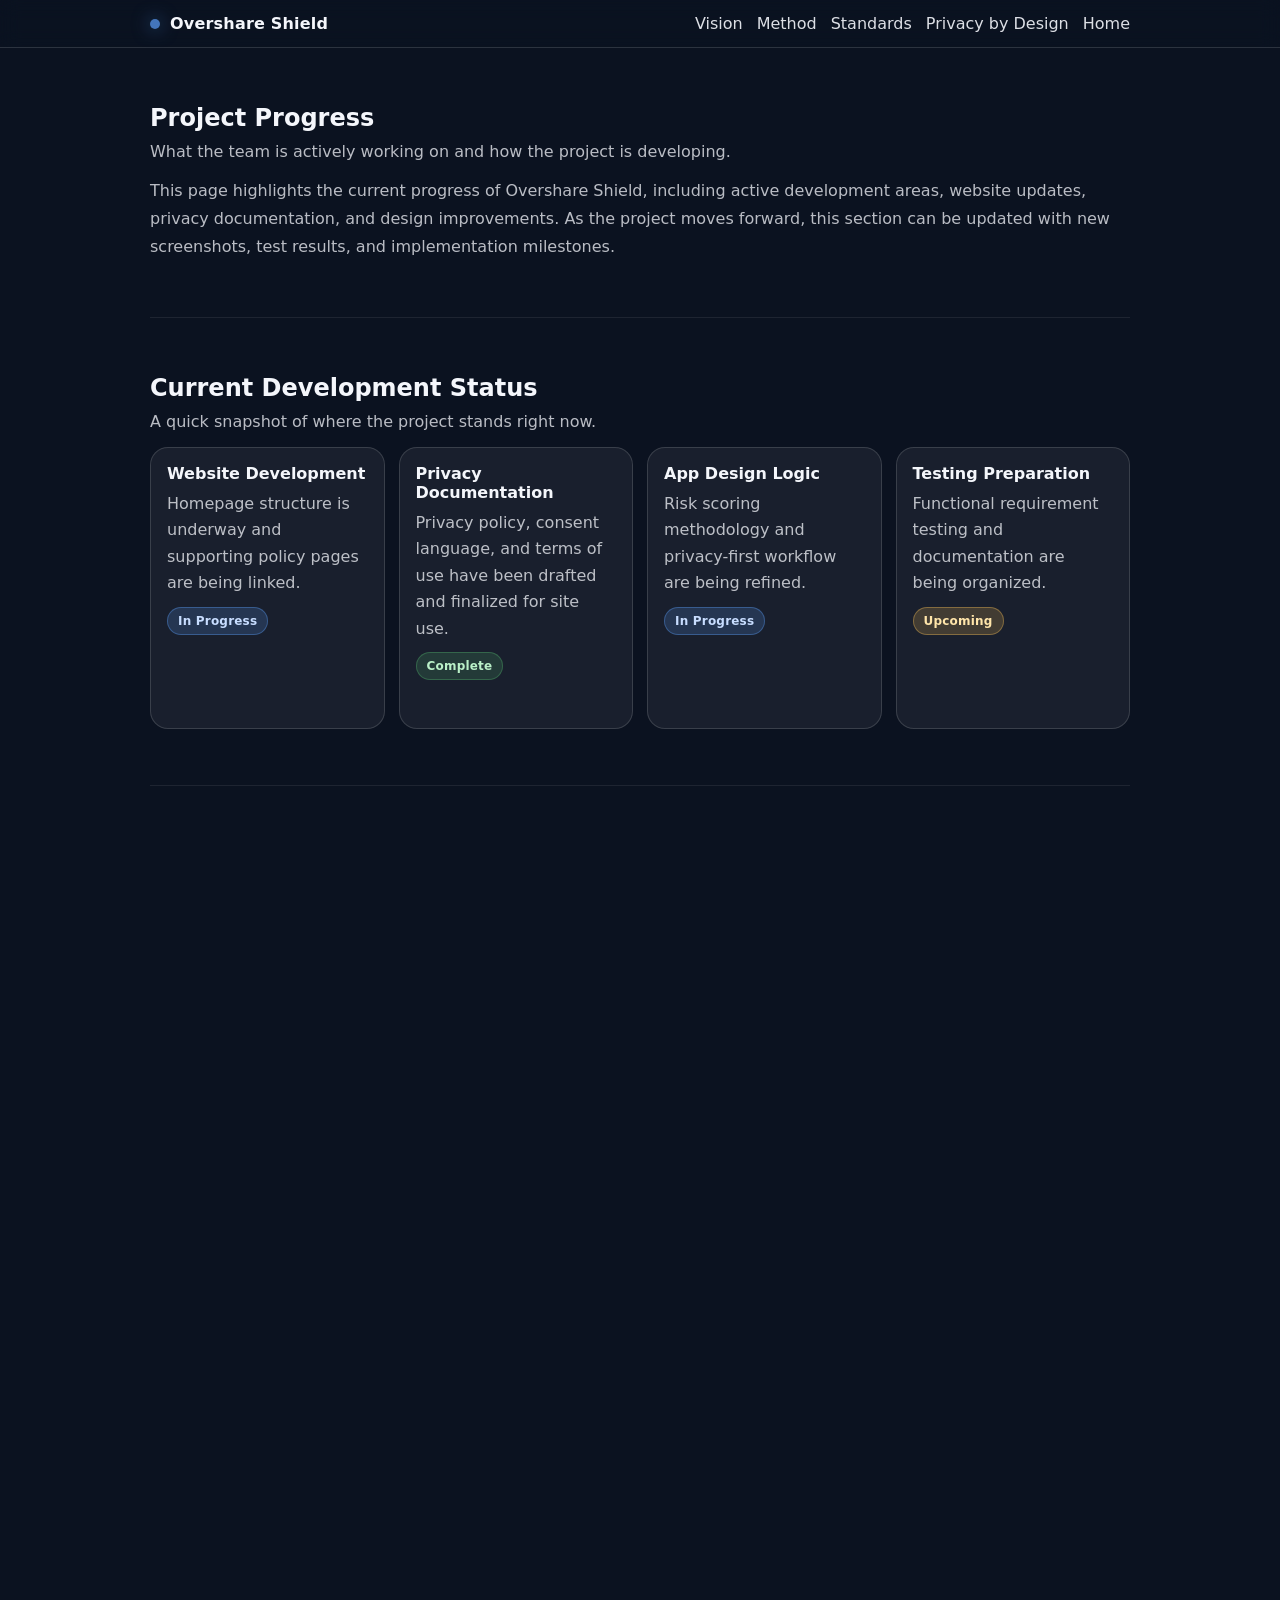
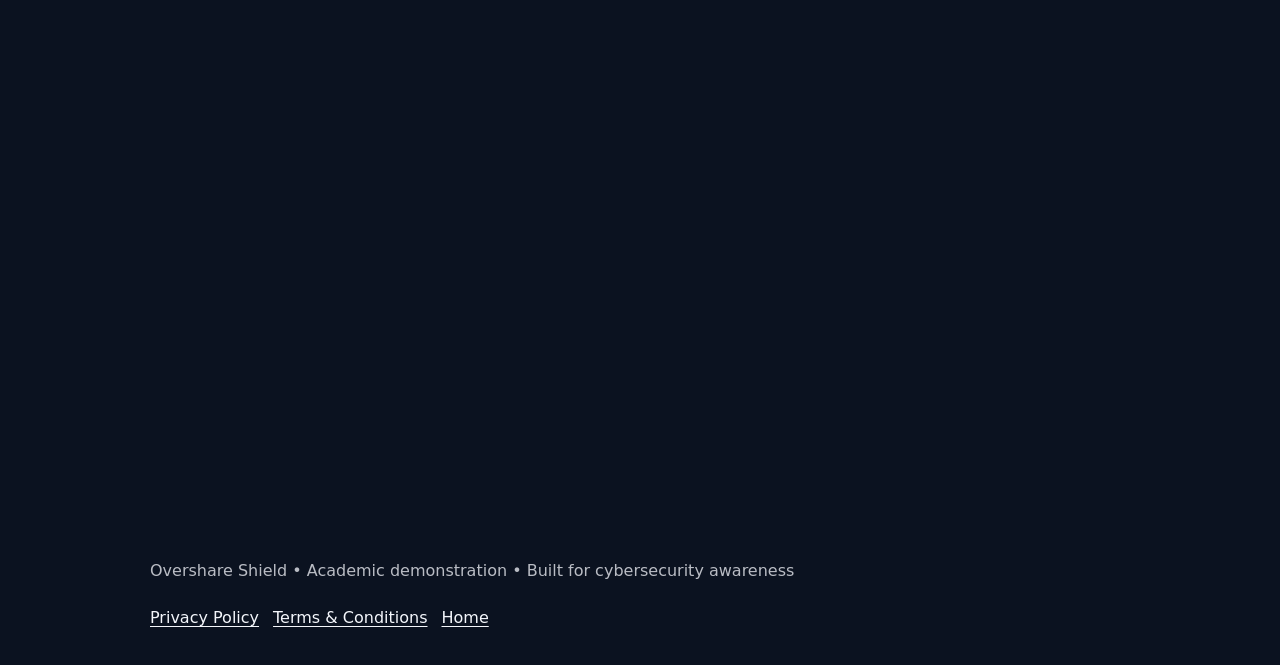
==== docs/process.html @ 6e33a2e6 "Prepare site for GitHub Pages and poster showcase" ====
<!doctype html>
<html lang="en">
<head>
  <meta charset="utf-8" />
  <meta name="viewport" content="width=device-width, initial-scale=1" />
  <title>Process | Overshare Shield</title>
  <meta name="description" content="Overshare Shield project progress and development process." />
  <link rel="stylesheet" href="styles.css" />
</head>

<body>
  <header class="header">
    <nav class="nav">
      <a class="brand" href="index.html#top">
        <span class="logo-dot" aria-hidden="true"></span>
        <span>Overshare Shield</span>
      </a>

      <button class="menu-btn" type="button" aria-label="Open menu" onclick="toggleMenu()">
        Menu
      </button>

      <div id="navLinks" class="nav-links">
        <a href="index.html#vision">Vision</a>
        <a href="index.html#method">Method</a>
        <a href="index.html#standards">Standards</a>
        <a href="index.html#privacy">Privacy by Design</a>
        <a href="index.html">Home</a>
      </div>
    </nav>
  </header>

  <main class="container">
    <!-- Intro -->
    <section class="section fade">
      <div class="section-head">
        <h2>Project Progress</h2>
        <p class="muted">What the team is actively working on and how the project is developing.</p>
      </div>

      <p>
        This page highlights the current progress of Overshare Shield, including active development areas,
        website updates, privacy documentation, and design improvements. As the project moves forward, this
        section can be updated with new screenshots, test results, and implementation milestones.
      </p>
    </section>

    <!-- Current status overview -->
 
    <section class="section fade">
      <div class="section-head">
        <h2>Current Development Status</h2>
        <p class="muted">A quick snapshot of where the project stands right now.</p>
      </div>
    
      <div class="grid progress-overview">
        <div class="card">
          <h3>Website Development</h3>
          <p>Homepage structure is underway and supporting policy pages are being linked.</p>
          <span class="status in-progress">In Progress</span>
        </div>
    
        <div class="card">
          <h3>Privacy Documentation</h3>
          <p>Privacy policy, consent language, and terms of use have been drafted and finalized for site use.</p>
          <span class="status complete">Complete</span>
        </div>
    
        <div class="card">
          <h3>App Design Logic</h3>
          <p>Risk scoring methodology and privacy-first workflow are being refined.</p>
          <span class="status in-progress">In Progress</span>
        </div>
    
        <div class="card">
          <h3>Testing Preparation</h3>
          <p>Functional requirement testing and documentation are being organized.</p>
          <span class="status upcoming">Upcoming</span>
        </div>
      </div>
    </section>
    <!-- Work in progress gallery -->
    <section class="section fade">
      <div class="section-head">
        <h2>Work In Progress</h2>
        <p class="muted">Use these cards to show what you are building right now.</p>
      </div>

      <div class="progress-grid">

        <!-- Card 1 -->
        <article class="progress-card">
          <div class="progress-image-wrap">
            <img src="assets/images/Homepageprocess.png" alt="Homepage progress screenshot" class="progress-image">
          </div>
          <div class="progress-content">
            <div class="progress-top">
              <h3>Homepage Development</h3>
              <span class="status in-progress">In Progress</span>
            </div>
            <p>
              The homepage is being refined to better present the project vision, methodology,
              industry standards, and privacy-first design principles.
            </p>
          </div>
        </article>

        <!-- Card 2 -->
        <article class="progress-card">
          <div class="progress-image-wrap">
            <img src="assets/images/Secure Login.png" alt="Privacy policy page screenshot" class="progress-image">
          </div>
          <div class="progress-content">
            <div class="progress-top">
              <h3>Login Credentials Integration</h3>
              <span class="status complete">Complete</span>
            </div>
            <p>
              Login credentials were added to our application. This meets project industry standards such as the NIST Privacy Framework.
            </p>
          </div>
        </article>

        <!-- Card 3 -->
        <article class="progress-card">
          <div class="progress-image-wrap">
            <img src="assets/images/Terms of Use.png" alt="Terms page screenshot" class="progress-image">
          </div>
          <div class="progress-content">
            <div class="progress-top">
              <h3>Terms of Use Setup</h3>
              <span class="status complete">Complete</span>
            </div>
            <p>
              The website and OSS now include a Terms of Use page to support transparency, legal clarity,
              and realistic product design.
            </p>
          </div>
        </article>

        <!-- Card 4 -->
        <article class="progress-card">
          <div class="progress-image-wrap">
            <img src="assets/images/UIFixes.png" alt="UI mockup screenshot" class="progress-image">
          </div>
          <div class="progress-content">
            <div class="progress-top">
              <h3>UI and Layout Improvements</h3>
              <span class="status in-progress">In Progress</span>
            </div>
            <p>
              Visual layout, spacing, and navigation are being improved so the project feels
              more polished and visual-aid friendly.
            </p>
          </div>
        </article>

        <!-- Card 5 -->
        <article class="progress-card">
          <div class="progress-image-wrap">
            <img src="assets/images/UserConsentRequirement.png" alt="Testing documentation screenshot" class="progress-image">
          </div>
          <div class="progress-content">
            <div class="progress-top">
              <h3>User Consent requirement</h3>
              <span class="status upcoming">Complete</span>
            </div>
            <p>
              User consent, an essential functional requirement, is added.
            </p>
          </div>
        </article>

        <!-- Card 6 -->
        <article class="progress-card">
          <div class="progress-image-wrap">
            <img src="assets/images/ProcessPage.png" alt="Process page screenshot" class="progress-image">
          </div>
          <div class="progress-content">
            <div class="progress-top">
              <h3>Process Page Expansion</h3>
              <span class="status in-progress">In Progress</span>
            </div>
            <p>
              This page itself is being developed to provide a clear visual record of project progress,
              current focus areas, and next development steps.
            </p>
          </div>
        </article>

      </div>
    </section>

    <!-- Next up -->
    <section class="section fade">
      <div class="section-head">
        <h2>What Comes Next</h2>
        <p class="muted">Planned next steps for project development.</p>
      </div>

      <ol class="steps">
        <li>Continue refining the website and adding updated screenshots</li>
        <li>Refine final design project presentation review</li>
        <li>Start and finish Capstone Showcase Poster</li>
        <li>Prepare the project for presentation and demonstration with continuous meetings</li>
      </ol>
    </section>

    <footer class="footer">
      <div class="footer-row">
        <p class="muted">
          Overshare Shield • Academic demonstration • Built for cybersecurity awareness
        </p>
    
        <div class="footer-links">
          <a class="link" href="assets/pdfs/Overshare Shied Privacy Policy (1).pdf" target="_blank" rel="noopener">Privacy Policy</a>
          <a class="link" href="assets/pdfs/Overshare Shield Terms of Use (1).pdf" target="_blank" rel="noopener">Terms & Conditions</a>
          <a class="link" href="index.html">Home</a>
        </div>
      </div>
    </footer>
  </main>

  <script src="site.js"></script>
</body>
</html>
---- docs/styles.css ----
:root{
  --bg:#0b1220;
  --panel:rgba(255,255,255,0.06);
  --card:rgba(255,255,255,0.08);
  --text:#f4f6fb;
  --muted:rgba(244,246,251,0.75);
  --border:rgba(255,255,255,0.14);
  --accent:rgba(93,161,255,0.70);
}

*{box-sizing:border-box}
html{scroll-behavior:smooth}
html,body{
  margin:0;
  padding:0;
  font-family:system-ui,-apple-system,Segoe UI,Roboto,Arial,sans-serif;
  color:var(--text);
  background:var(--bg);
}
a{color:inherit;text-decoration:none}
.container{width:min(980px,92%);margin:0 auto}
.muted{color:var(--muted)}
.link{color:var(--text); text-decoration: underline; text-underline-offset: 3px}

.header{
  position:sticky;
  top:0;
  z-index:1000;
  backdrop-filter: blur(10px);
  background: rgba(11,18,32,0.72);
  border-bottom:1px solid var(--border);
}

.nav{
  width:min(980px,92%);
  margin:0 auto;
  display:flex;
  justify-content:space-between;
  align-items:center;
  padding:14px 0;
  gap:12px;
}

.brand{
  display:flex;
  align-items:center;
  gap:10px;
  font-weight:800;
  letter-spacing:.2px;
}

.logo-dot{
  width:10px;
  height:10px;
  border-radius:50%;
  background: var(--accent);
  box-shadow: 0 0 18px rgba(93,161,255,0.55);
}

.nav-links{
  display:flex;
  align-items:center;
  gap:14px;
}

.nav-links a{
  opacity:.9;
}

.nav-links a:hover{
  opacity:1;
  text-decoration:underline;
}

.menu-btn{
  display:none;
  padding:8px 10px;
  border-radius:10px;
  border:1px solid var(--border);
  background:rgba(255,255,255,0.08);
  color:var(--text);
  cursor:pointer;
}

.hero{
  padding:38px 0 64px;
  background:
    radial-gradient(1000px 420px at 10% 10%, rgba(93, 161, 255, 0.25), transparent 55%),
    radial-gradient(800px 350px at 90% 20%, rgba(165, 93, 255, 0.20), transparent 55%),
    linear-gradient(to bottom, rgba(255,255,255,0.06), transparent);
  border-bottom:1px solid var(--border);
}

.hero-grid{
  display:grid;
  grid-template-columns: 1.15fr 0.85fr;
  gap:22px;
  align-items:start;
}

.hero-single{
  max-width: 860px;
  padding-top: 8px;
}

.hero-single .subtext.large{
  max-width: 760px;
  font-size: 17px;
  line-height: 1.8;
}

.tag{
  display:inline-block;
  padding:6px 10px;
  border-radius:999px;
  border:1px solid var(--border);
  background:rgba(255,255,255,0.06);
  color:var(--muted);
  margin:0 0 12px;
  font-size:13px;
}

h1{margin:0 0 12px;font-size:clamp(30px,4vw,46px); letter-spacing:-0.3px}
h2{margin:0 0 10px;font-size:24px}
h3{margin:0 0 8px;font-size:16px}

.subtext{
  margin:0;
  color:var(--muted);
  max-width:75ch;
  line-height:1.65;
}

.cta-row{
  margin-top:18px;
  display:flex;
  gap:10px;
  flex-wrap:wrap;
}

.btn{
  display:inline-block;
  padding:10px 14px;
  border-radius:12px;
  border:1px solid var(--border);
  background:rgba(255,255,255,0.10);
  cursor:pointer;
}

.btn:hover{background:rgba(255,255,255,0.14)}
.btn.ghost{background:transparent}
.btn.small{
  padding:8px 12px;
  border-radius:10px;
  text-decoration:none !important;
}
.btn.full{width:100%}

.mini-points{
  margin-top:18px;
  display:grid;
  grid-template-columns: repeat(3, minmax(0,1fr));
  gap:12px;
}

.mini-card{
  padding:14px;
  border-radius:16px;
  border:1px solid var(--border);
  background:rgba(255,255,255,0.06);
}

.mini-title{font-weight:700;margin-bottom:4px}
.mini-text{color:var(--muted);font-size:13px}

.panel{
  border:1px solid var(--border);
  background:rgba(255,255,255,0.07);
  border-radius:20px;
  padding:18px;
}

.panel-title{margin:0 0 6px}
.panel-sub{margin:0 0 12px;color:var(--muted);font-size:14px;line-height:1.6}

.label{display:block;margin:10px 0 6px;color:var(--muted);font-size:13px}

.textarea{
  width:100%;
  border-radius:14px;
  border:1px solid var(--border);
  background:rgba(0,0,0,0.25);
  color:var(--text);
  padding:12px;
  resize:vertical;
  outline:none;
}

.result{
  margin-top:12px;
  padding:12px;
  border-radius:14px;
  border:1px solid var(--border);
  background:rgba(0,0,0,0.22);
}

.result-title{font-weight:800;margin-bottom:6px}
.result-text{color:var(--muted)}
.footnote{margin-top:10px;color:rgba(244,246,251,0.65);font-size:12px;line-height:1.5}

.section{
  padding:56px 0;
  border-bottom:1px solid rgba(255,255,255,0.08);
}

.section-head{margin-bottom:16px}

.section-head p{
  margin:0;
  color:var(--muted);
}

.section > p{
  margin:0;
  color:var(--muted);
  line-height:1.75;
  font-size:16px;
}

.steps{
  margin:0 0 0 18px;
  color:var(--muted);
  line-height:1.7;
}

.steps li{margin:10px 0}

.table-wrap{
  overflow:auto;
  border-radius:16px;
  margin-top:14px;
}

.table{
  width:100%;
  min-width:760px;
  border-collapse:collapse;
  border:1px solid var(--border);
  background:rgba(255,255,255,0.04);
}

.table th,.table td{
  padding:14px;
  border-bottom:1px solid var(--border);
  vertical-align:top;
}

.table th{
  text-align:left;
  background:rgba(255,255,255,0.06);
}

.table tr:last-child td{border-bottom:none}

.grid{
  display:grid;
  grid-template-columns: repeat(auto-fit, minmax(220px, 1fr));
  gap:14px;
  margin-top:14px;
}

.card{
  border:1px solid var(--border);
  border-radius:18px;
  padding:16px;
  background:rgba(255,255,255,0.06);
}

.card p{
  margin:0;
  color:var(--muted);
  line-height:1.65;
}

.details{
  margin-top:14px;
  border:1px solid var(--border);
  border-radius:16px;
  background:rgba(255,255,255,0.05);
  padding:12px 14px;
}

.details summary{
  cursor:pointer;
  font-weight:700;
}

.details-body{
  padding-top:10px;
  color:var(--muted);
  line-height:1.65;
}

.details-body ul{
  margin: 10px 0 10px 20px;
  color: var(--muted);
  line-height: 1.7;
}

.details-body li{
  margin: 6px 0;
}

.contact-box{
  margin-top:10px;
  border:1px solid var(--border);
  border-radius:18px;
  padding:16px;
  background:rgba(255,255,255,0.06);
  color:var(--muted);
  line-height:1.75;
  font-size:16px;
}

.footer{
  padding:26px 0 38px;
}

.footer-row{
  display:flex;
  justify-content:space-between;
  align-items:center;
  gap:12px;
  flex-wrap:wrap;
}

.footer-links{
  display:flex;
  gap:14px;
  align-items:center;
}

/* Fade-in on scroll */
.fade{
  opacity:0;
  transform: translateY(18px);
  transition: opacity 650ms ease, transform 650ms ease;
  will-change: opacity, transform;
}

.fade.show{
  opacity:1;
  transform: translateY(0);
}

/* Process / progress page */
.progress-overview .card{
  position: relative;
  padding-bottom: 48px;
}

.status{
  display: inline-block;
  margin-top: 10px;
  padding: 6px 10px;
  border-radius: 999px;
  font-size: 12px;
  font-weight: 700;
  letter-spacing: 0.2px;
}

.status.complete{
  background: rgba(85, 181, 110, 0.18);
  border: 1px solid rgba(85, 181, 110, 0.35);
  color: #baf0c8;
}

.status.in-progress{
  background: rgba(93,161,255,0.18);
  border: 1px solid rgba(93,161,255,0.35);
  color: #c8ddff;
}

.status.upcoming{
  background: rgba(255, 196, 87, 0.18);
  border: 1px solid rgba(255, 196, 87, 0.35);
  color: #ffe5aa;
}

.progress-grid{
  display: grid;
  grid-template-columns: repeat(auto-fit, minmax(300px, 1fr));
  gap: 20px;
  margin-top: 16px;
}

.progress-card{
  display: flex;
  flex-direction: column;
  border: 1px solid var(--border);
  border-radius: 20px;
  background: rgba(255,255,255,0.06);
  overflow: hidden;
  height: 100%;
}

.progress-image-wrap{
  width: 100%;
  height: 180px;
  overflow: hidden;
  background: rgba(0,0,0,0.18);
  border-bottom: 1px solid var(--border);
}

.progress-image{
  width: 100%;
  height: 100%;
  object-fit: cover;
  display: block;
}

.progress-content{
  padding: 16px;
}

.progress-top{
  display: flex;
  justify-content: space-between;
  align-items: flex-start;
  gap: 10px;
  margin-bottom: 8px;
}

.progress-top h3{
  margin: 0;
}

.progress-content p{
  margin: 0;
  color: var(--muted);
  line-height: 1.7;
}

@media (max-width: 900px){
  .hero-grid{grid-template-columns:1fr}
  .mini-points{grid-template-columns:1fr}
}

@media (max-width: 760px){
  .menu-btn{display:inline-block}
  .nav-links{
    display:none;
    width:100%;
    padding:12px 0;
    flex-direction:column;
    align-items:flex-start;
  }
  .nav-links a{margin:6px 0}
}
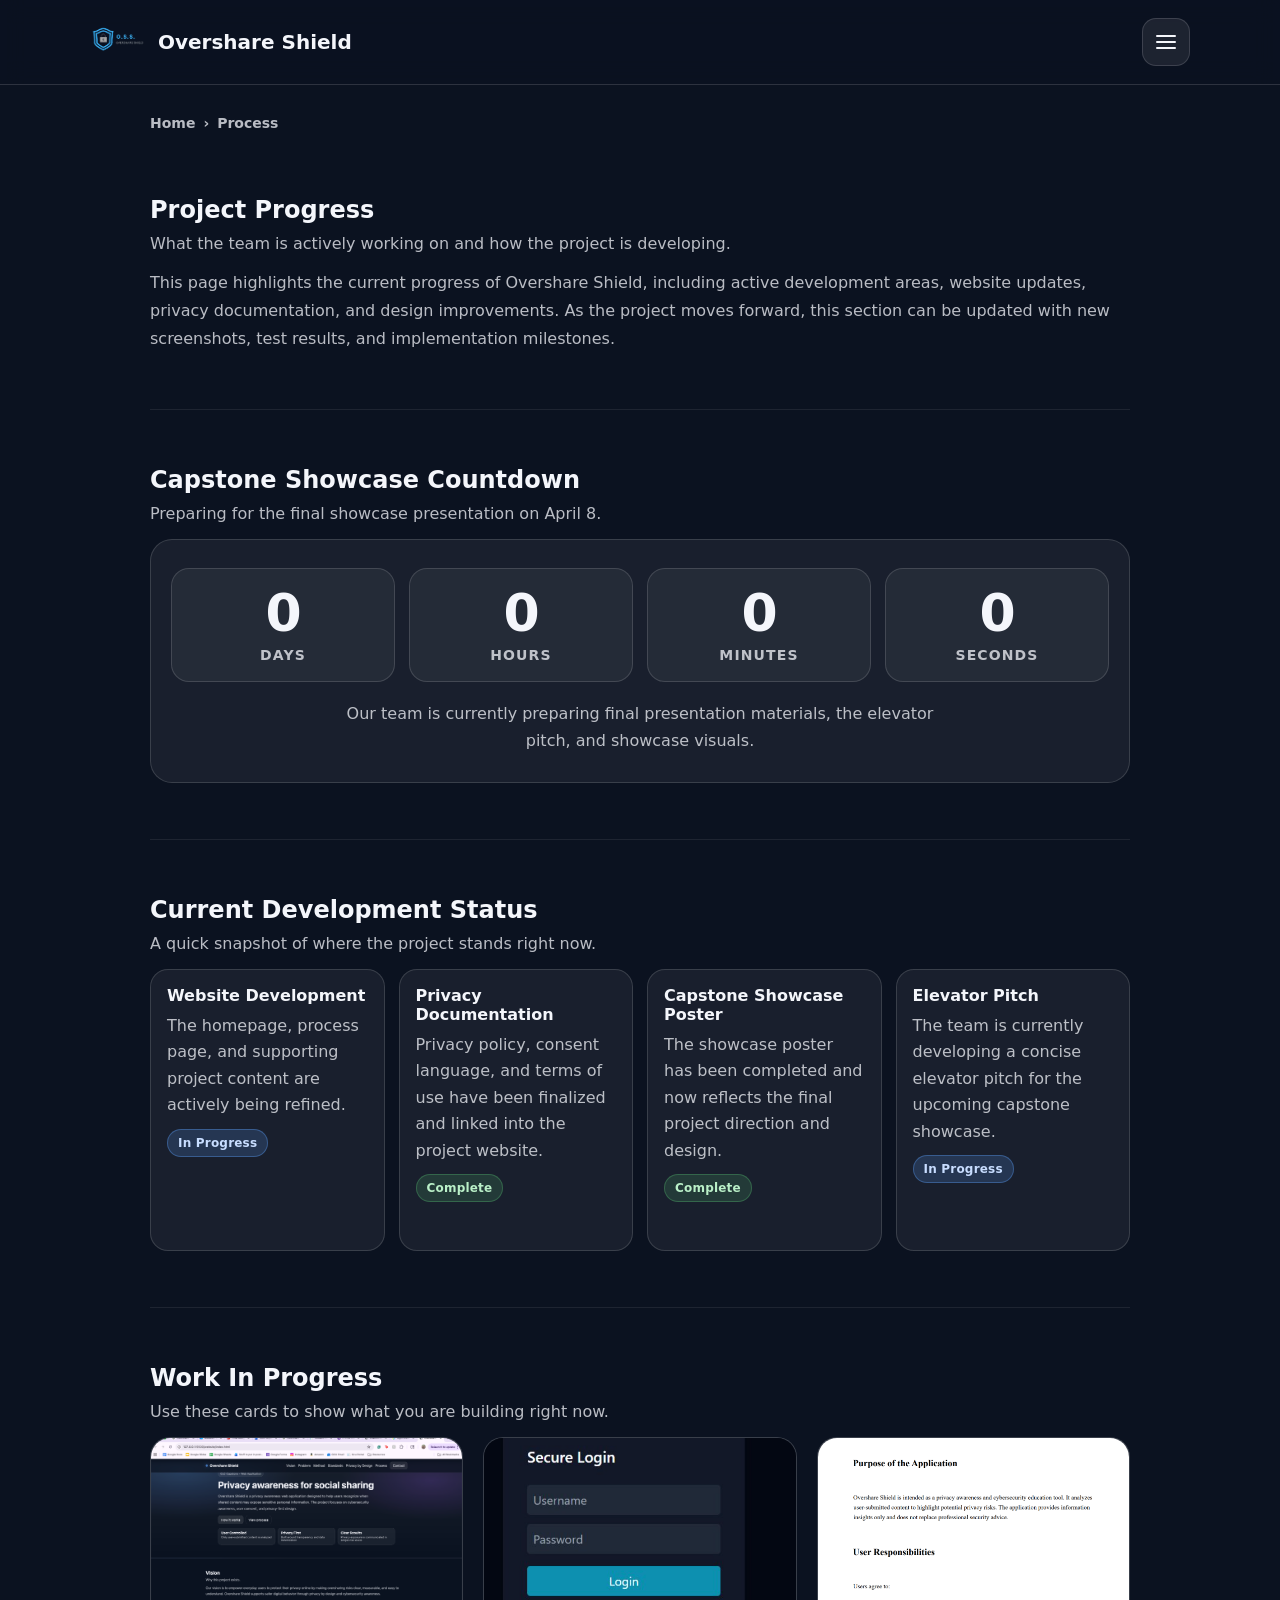
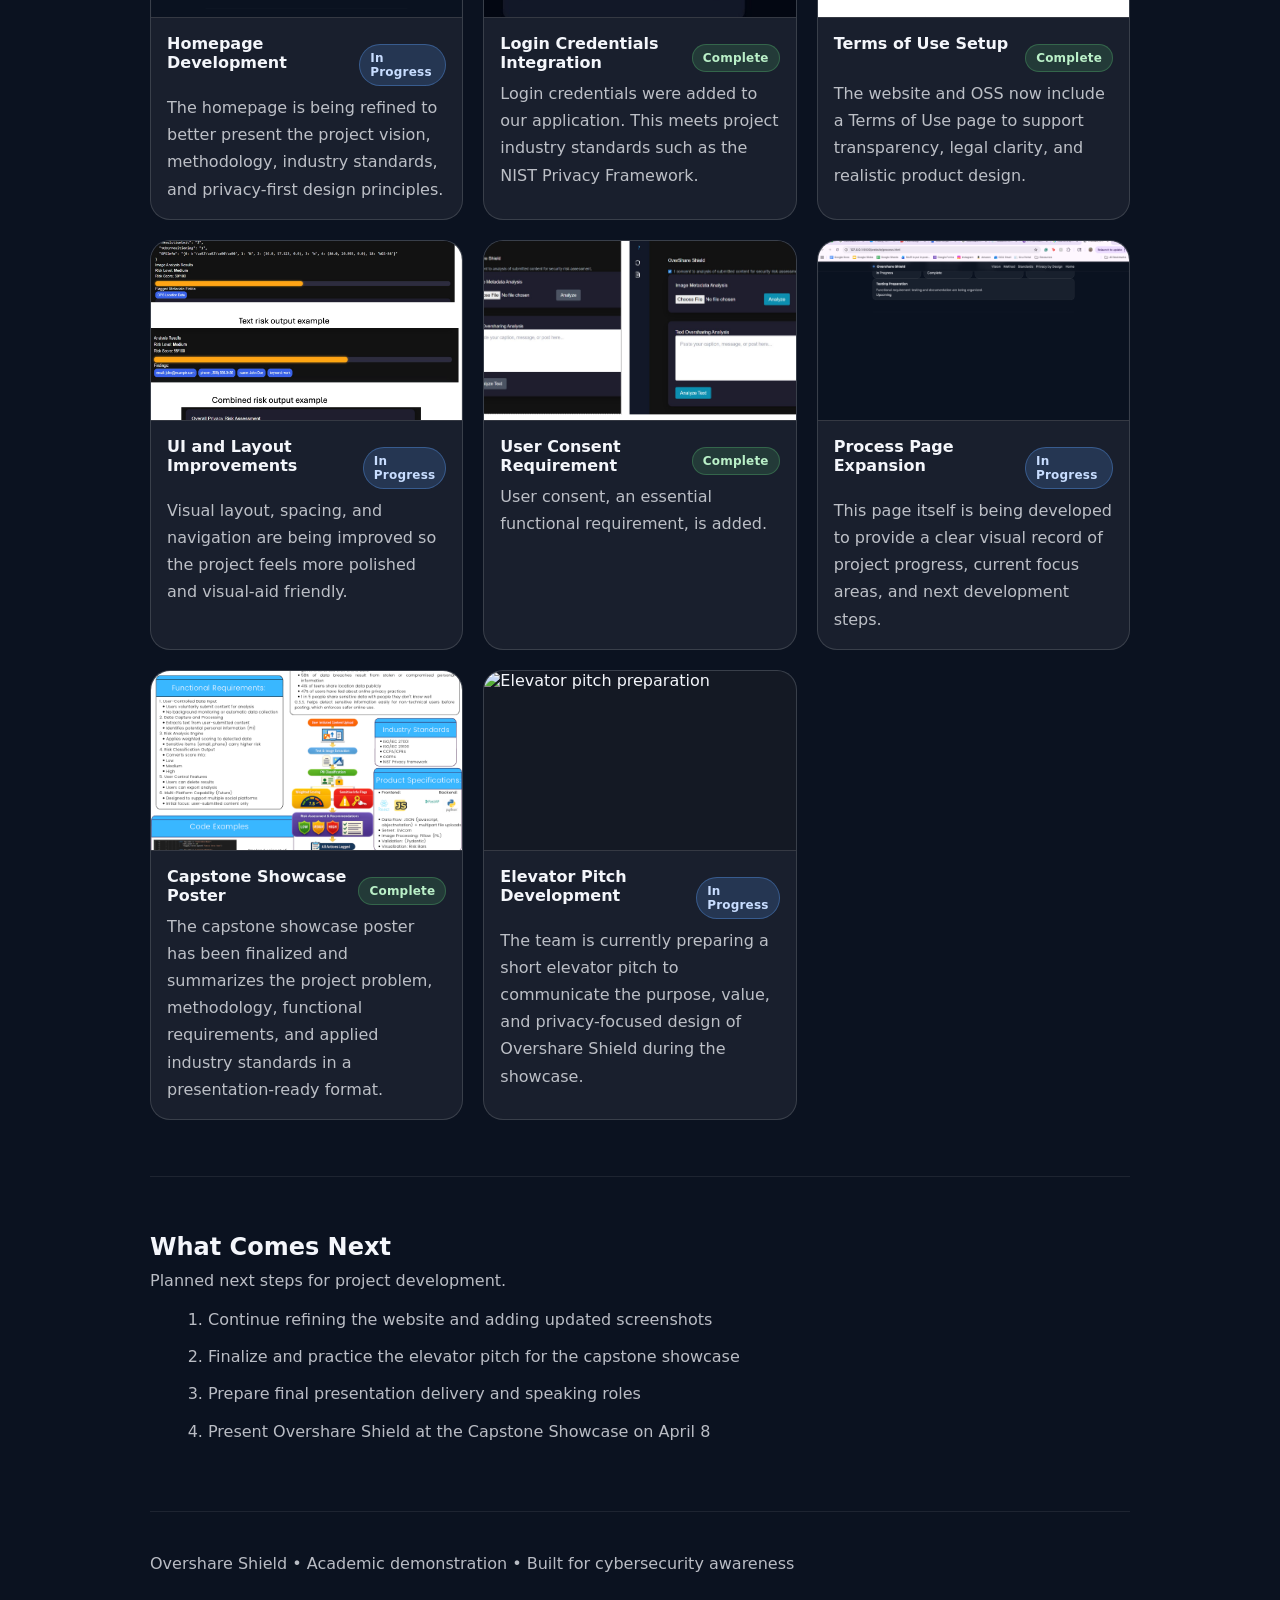
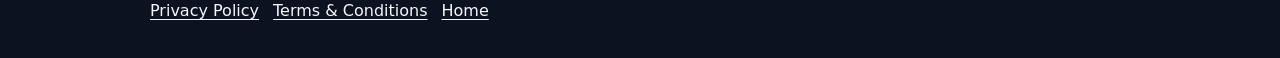
==== commit 3ab0e63a: "Update process page, add breadcrumb, added live countdown, fixed nav bar, and fixed logo" ====
--- a/docs/process.html
+++ b/docs/process.html
@@ -12,25 +12,47 @@
   <header class="header">
     <nav class="nav">
       <a class="brand" href="index.html#top">
-        <span class="logo-dot" aria-hidden="true"></span>
+        <img src="assets/images/OSS-Logo.png" alt="Overshare Shield logo" class="nav-logo">
         <span>Overshare Shield</span>
       </a>
-
+  
       <button class="menu-btn" type="button" aria-label="Open menu" onclick="toggleMenu()">
-        Menu
+        <span></span>
       </button>
-
-      <div id="navLinks" class="nav-links">
-        <a href="index.html#vision">Vision</a>
-        <a href="index.html#method">Method</a>
-        <a href="index.html#standards">Standards</a>
-        <a href="index.html#privacy">Privacy by Design</a>
-        <a href="index.html">Home</a>
+  
+      <div id="navLinks" class="nav-links-dropdown">
+        <div class="nav-dropdown">
+          <button class="dropdown-toggle" type="button" onclick="toggleHomeDropdown()">
+            Home <span class="caret">▾</span>
+          </button>
+  
+          <div id="homeDropdown" class="dropdown-menu">
+            <a href="index.html#top">Overview</a>
+            <a href="index.html#vision">Vision</a>
+            <a href="index.html#problem">Problem</a>
+            <a href="index.html#method">Methodology</a>
+            <a href="index.html#standards">Industry Standards</a>
+            <a href="index.html#privacy">Privacy by Design</a>
+          </div>
+        </div>
+  
+        <a href="process.html">Process</a>
+  
+        <a class="btn small" href="mailto:clittell@my.gcu.edu,taylor.durocher@gmail.com,bbarajas117@icloud.com?subject=Overshare%20Shield%20Project%20Inquiry&body=Hi%20Team%2C%0A%0AI%20visited%20the%20Overshare%20Shield%20project%20site%20and%20had%20a%20question.%0A%0AName%3A%0AQuestion%3A%0A%0AThanks%2C">
+          Contact the Team
+        </a>
       </div>
     </nav>
   </header>
 
   <main class="container">
+    <div class="page-back fade">
+      <div class="breadcrumb">
+        <a href="index.html">Home</a>
+        <span>›</span>
+        <span>Process</span>
+      </div>
+    </div>
     <!-- Intro -->
     <section class="section fade">
       <div class="section-head">
@@ -45,40 +67,75 @@
       </p>
     </section>
 
+    <section class="section fade">
+      <div class="section-head">
+        <h2>Capstone Showcase Countdown</h2>
+        <p class="muted">Preparing for the final showcase presentation on April 8.</p>
+      </div>
+    
+      <div class="countdown-box">
+        <div class="countdown-grid">
+          <div class="countdown-unit">
+            <div class="countdown-number" id="countdownDays">0</div>
+            <div class="countdown-unit-label">Days</div>
+          </div>
+    
+          <div class="countdown-unit">
+            <div class="countdown-number" id="countdownHours">0</div>
+            <div class="countdown-unit-label">Hours</div>
+          </div>
+    
+          <div class="countdown-unit">
+            <div class="countdown-number" id="countdownMinutes">0</div>
+            <div class="countdown-unit-label">Minutes</div>
+          </div>
+    
+          <div class="countdown-unit">
+            <div class="countdown-number" id="countdownSeconds">0</div>
+            <div class="countdown-unit-label">Seconds</div>
+          </div>
+        </div>
+    
+        <p class="muted countdown-note">
+          Our team is currently preparing final presentation materials, the elevator pitch, and showcase visuals.
+        </p>
+      </div>
+    </section>
+
     <!-- Current status overview -->
- 
     <section class="section fade">
       <div class="section-head">
         <h2>Current Development Status</h2>
         <p class="muted">A quick snapshot of where the project stands right now.</p>
       </div>
-    
+
       <div class="grid progress-overview">
         <div class="card">
           <h3>Website Development</h3>
-          <p>Homepage structure is underway and supporting policy pages are being linked.</p>
+          <p>The homepage, process page, and supporting project content are actively being refined.</p>
           <span class="status in-progress">In Progress</span>
         </div>
-    
+
         <div class="card">
           <h3>Privacy Documentation</h3>
-          <p>Privacy policy, consent language, and terms of use have been drafted and finalized for site use.</p>
+          <p>Privacy policy, consent language, and terms of use have been finalized and linked into the project website.</p>
           <span class="status complete">Complete</span>
         </div>
-    
+
         <div class="card">
-          <h3>App Design Logic</h3>
-          <p>Risk scoring methodology and privacy-first workflow are being refined.</p>
+          <h3>Capstone Showcase Poster</h3>
+          <p>The showcase poster has been completed and now reflects the final project direction and design.</p>
+          <span class="status complete">Complete</span>
+        </div>
+
+        <div class="card">
+          <h3>Elevator Pitch</h3>
+          <p>The team is currently developing a concise elevator pitch for the upcoming capstone showcase.</p>
           <span class="status in-progress">In Progress</span>
         </div>
-    
-        <div class="card">
-          <h3>Testing Preparation</h3>
-          <p>Functional requirement testing and documentation are being organized.</p>
-          <span class="status upcoming">Upcoming</span>
-        </div>
-      </div>
-    </section>
+      </div>
+    </section>
+
     <!-- Work in progress gallery -->
     <section class="section fade">
       <div class="section-head">
@@ -87,8 +144,6 @@
       </div>
 
       <div class="progress-grid">
-
-        <!-- Card 1 -->
         <article class="progress-card">
           <div class="progress-image-wrap">
             <img src="assets/images/Homepageprocess.png" alt="Homepage progress screenshot" class="progress-image">
@@ -105,10 +160,9 @@
           </div>
         </article>
 
-        <!-- Card 2 -->
-        <article class="progress-card">
-          <div class="progress-image-wrap">
-            <img src="assets/images/Secure Login.png" alt="Privacy policy page screenshot" class="progress-image">
+        <article class="progress-card">
+          <div class="progress-image-wrap">
+            <img src="assets/images/Secure Login.png" alt="Login credentials screenshot" class="progress-image">
           </div>
           <div class="progress-content">
             <div class="progress-top">
@@ -121,7 +175,6 @@
           </div>
         </article>
 
-        <!-- Card 3 -->
         <article class="progress-card">
           <div class="progress-image-wrap">
             <img src="assets/images/Terms of Use.png" alt="Terms page screenshot" class="progress-image">
@@ -138,7 +191,6 @@
           </div>
         </article>
 
-        <!-- Card 4 -->
         <article class="progress-card">
           <div class="progress-image-wrap">
             <img src="assets/images/UIFixes.png" alt="UI mockup screenshot" class="progress-image">
@@ -155,15 +207,14 @@
           </div>
         </article>
 
-        <!-- Card 5 -->
-        <article class="progress-card">
-          <div class="progress-image-wrap">
-            <img src="assets/images/UserConsentRequirement.png" alt="Testing documentation screenshot" class="progress-image">
-          </div>
-          <div class="progress-content">
-            <div class="progress-top">
-              <h3>User Consent requirement</h3>
-              <span class="status upcoming">Complete</span>
+        <article class="progress-card">
+          <div class="progress-image-wrap">
+            <img src="assets/images/UserConsentRequirement.png" alt="User consent screenshot" class="progress-image">
+          </div>
+          <div class="progress-content">
+            <div class="progress-top">
+              <h3>User Consent Requirement</h3>
+              <span class="status complete">Complete</span>
             </div>
             <p>
               User consent, an essential functional requirement, is added.
@@ -171,7 +222,6 @@
           </div>
         </article>
 
-        <!-- Card 6 -->
         <article class="progress-card">
           <div class="progress-image-wrap">
             <img src="assets/images/ProcessPage.png" alt="Process page screenshot" class="progress-image">
@@ -188,6 +238,37 @@
           </div>
         </article>
 
+        <article class="progress-card">
+          <div class="progress-image-wrap">
+            <img src="assets/images/Capstone-Showcase-Poster.png" alt="Capstone showcase poster" class="progress-image">
+          </div>
+          <div class="progress-content">
+            <div class="progress-top">
+              <h3>Capstone Showcase Poster</h3>
+              <span class="status complete">Complete</span>
+            </div>
+            <p>
+              The capstone showcase poster has been finalized and summarizes the project problem, methodology,
+              functional requirements, and applied industry standards in a presentation-ready format.
+            </p>
+          </div>
+        </article>
+
+        <article class="progress-card">
+          <div class="progress-image-wrap">
+            <img src="assets/images/elevator-pitch.png" alt="Elevator pitch preparation" class="progress-image">
+          </div>
+          <div class="progress-content">
+            <div class="progress-top">
+              <h3>Elevator Pitch Development</h3>
+              <span class="status in-progress">In Progress</span>
+            </div>
+            <p>
+              The team is currently preparing a short elevator pitch to communicate the purpose, value,
+              and privacy-focused design of Overshare Shield during the showcase.
+            </p>
+          </div>
+        </article>
       </div>
     </section>
 
@@ -200,9 +281,9 @@
 
       <ol class="steps">
         <li>Continue refining the website and adding updated screenshots</li>
-        <li>Refine final design project presentation review</li>
-        <li>Start and finish Capstone Showcase Poster</li>
-        <li>Prepare the project for presentation and demonstration with continuous meetings</li>
+        <li>Finalize and practice the elevator pitch for the capstone showcase</li>
+        <li>Prepare final presentation delivery and speaking roles</li>
+        <li>Present Overshare Shield at the Capstone Showcase on April 8</li>
       </ol>
     </section>
 
@@ -211,7 +292,7 @@
         <p class="muted">
           Overshare Shield • Academic demonstration • Built for cybersecurity awareness
         </p>
-    
+
         <div class="footer-links">
           <a class="link" href="assets/pdfs/Overshare Shied Privacy Policy (1).pdf" target="_blank" rel="noopener">Privacy Policy</a>
           <a class="link" href="assets/pdfs/Overshare Shield Terms of Use (1).pdf" target="_blank" rel="noopener">Terms & Conditions</a>
--- a/docs/styles.css
+++ b/docs/styles.css
@@ -23,63 +23,187 @@
 .link{color:var(--text); text-decoration: underline; text-underline-offset: 3px}
 
 .header{
-  position:sticky;
-  top:0;
-  z-index:1000;
-  backdrop-filter: blur(10px);
-  background: rgba(11,18,32,0.72);
-  border-bottom:1px solid var(--border);
+  position: sticky;
+  top: 0;
+  z-index: 1000;
+  backdrop-filter: blur(12px);
+  background: rgba(11,18,32,0.88);
+  border-bottom: 1px solid var(--border);
 }
 
 .nav{
-  width:min(980px,92%);
-  margin:0 auto;
-  display:flex;
-  justify-content:space-between;
-  align-items:center;
-  padding:14px 0;
-  gap:12px;
+  width: min(1100px, 92%);
+  margin: 0 auto;
+  display: flex;
+  align-items: center;
+  justify-content: space-between;
+  gap: 18px;
+  padding: 14px 0;
+  position: relative;
 }
 
 .brand{
-  display:flex;
-  align-items:center;
-  gap:10px;
-  font-weight:800;
-  letter-spacing:.2px;
-}
-
-.logo-dot{
-  width:10px;
-  height:10px;
-  border-radius:50%;
-  background: var(--accent);
-  box-shadow: 0 0 18px rgba(93,161,255,0.55);
-}
-
-.nav-links{
-  display:flex;
-  align-items:center;
-  gap:14px;
-}
-
-.nav-links a{
-  opacity:.9;
-}
-
-.nav-links a:hover{
-  opacity:1;
-  text-decoration:underline;
+  display: flex;
+  align-items: center;
+  gap: 12px;
+  font-weight: 800;
+  font-size: 20px;
+  line-height: 1;
+  flex-shrink: 0;
+}
+
+.nav-logo{
+  height: 56px;
+  width: auto;
+  display: block;
+  flex-shrink: 0;
 }
 
 .menu-btn{
-  display:none;
-  padding:8px 10px;
-  border-radius:10px;
-  border:1px solid var(--border);
-  background:rgba(255,255,255,0.08);
-  color:var(--text);
-  cursor:pointer;
+  display: inline-flex;
+  align-items: center;
+  justify-content: center;
+  width: 48px;
+  height: 48px;
+  border-radius: 14px;
+  border: 1px solid var(--border);
+  background: rgba(255,255,255,0.08);
+  color: var(--text);
+  cursor: pointer;
+  padding: 0;
+  transition: background 180ms ease, transform 180ms ease;
+}
+
+.menu-btn:hover{
+  background: rgba(255,255,255,0.14);
+}
+
+.menu-btn span{
+  display: block;
+  width: 20px;
+  height: 2px;
+  background: var(--text);
+  border-radius: 999px;
+  position: relative;
+}
+
+.menu-btn span::before,
+.menu-btn span::after{
+  content: "";
+  position: absolute;
+  left: 0;
+  width: 20px;
+  height: 2px;
+  background: var(--text);
+  border-radius: 999px;
+}
+
+.menu-btn span::before{
+  top: -6px;
+}
+
+.menu-btn span::after{
+  top: 6px;
+}
+
+.nav-links-dropdown{
+  display: none;
+  position: absolute;
+  top: calc(100% + 10px);
+  right: 0;
+  width: min(340px, 92vw);
+  padding: 12px;
+  border: 1px solid var(--border);
+  border-radius: 18px;
+  background: rgba(18,26,45,0.96);
+  box-shadow: 0 18px 40px rgba(0,0,0,0.28);
+  flex-direction: column;
+  gap: 8px;
+}
+
+.nav-links-dropdown.show{
+  display: flex;
+}
+
+.nav-links-dropdown > a,
+.dropdown-toggle{
+  display: block;
+  width: 100%;
+  padding: 12px 14px;
+  border-radius: 12px;
+  background: rgba(255,255,255,0.04);
+  font-size: 15px;
+  line-height: 1.2;
+  opacity: .96;
+  color: var(--text);
+  border: none;
+  text-align: left;
+  cursor: pointer;
+}
+
+.nav-links-dropdown > a:hover,
+.dropdown-toggle:hover{
+  background: rgba(255,255,255,0.08);
+  text-decoration: none;
+}
+
+.nav-dropdown{
+  display: flex;
+  flex-direction: column;
+  gap: 8px;
+}
+
+.dropdown-menu{
+  display: none;
+  flex-direction: column;
+  gap: 6px;
+  padding-left: 10px;
+}
+
+.dropdown-menu.show{
+  display: flex;
+}
+
+.dropdown-menu a{
+  display: block;
+  padding: 10px 12px;
+  border-radius: 10px;
+  background: rgba(255,255,255,0.03);
+  font-size: 14px;
+}
+
+.dropdown-menu a:hover{
+  background: rgba(255,255,255,0.07);
+}
+
+.caret{
+  float: right;
+  opacity: 0.7;
+}
+/* Better proportions on small screens */
+@media (max-width: 480px){
+  .nav{
+    width: 94%;
+    padding: 12px 0;
+  }
+
+  .brand{
+    font-size: 17px;
+    gap: 10px;
+  }
+
+  .nav-logo{
+    height: 42px;
+  }
+
+  .menu-btn{
+    width: 44px;
+    height: 44px;
+  }
+
+  .nav-links-dropdown{
+    width: min(300px, 94vw);
+  }
 }
 
 .hero{
@@ -456,4 +580,126 @@
     align-items:flex-start;
   }
   .nav-links a{margin:6px 0}
-}+}
+/* Navbar logo */
+.nav-logo {
+  height: 56px;
+  width: auto;
+  display: block;
+  flex-shrink: 0;
+}
+
+.hero-logo{
+  width: 280px;
+  max-width: 75%;
+  margin: 24px auto 16px;
+  display: block;
+  filter: drop-shadow(0 8px 22px rgba(0,0,0,0.22));
+}
+/* Live countdown */
+.countdown-box{
+  margin-top: 16px;
+  border: 1px solid var(--border);
+  border-radius: 22px;
+  padding: 28px 20px;
+  background: rgba(255,255,255,0.06);
+  text-align: center;
+  backdrop-filter: blur(6px);
+}
+
+.countdown-grid{
+  display: grid;
+  grid-template-columns: repeat(4, minmax(0, 1fr));
+  gap: 14px;
+  margin-bottom: 18px;
+}
+
+.countdown-unit{
+  border: 1px solid var(--border);
+  border-radius: 18px;
+  padding: 18px 12px;
+  background: rgba(255,255,255,0.05);
+}
+
+.countdown-number{
+  font-size: 52px;
+  font-weight: 800;
+  line-height: 1;
+  letter-spacing: -1px;
+  margin-bottom: 8px;
+}
+
+.countdown-unit-label{
+  font-size: 14px;
+  font-weight: 700;
+  color: var(--muted);
+  text-transform: uppercase;
+  letter-spacing: 0.08em;
+}
+
+.countdown-note{
+  max-width: 620px;
+  margin: 0 auto;
+  line-height: 1.7;
+}
+
+/* Optional subtle entrance */
+.countdown-number{
+  animation: popIn 0.5s ease;
+}
+
+@keyframes popIn{
+  from{
+    transform: scale(0.92);
+    opacity: 0.65;
+  }
+  to{
+    transform: scale(1);
+    opacity: 1;
+  }
+}
+
+@media (max-width: 700px){
+  .countdown-grid{
+    grid-template-columns: repeat(2, minmax(0, 1fr));
+  }
+
+  .countdown-number{
+    font-size: 40px;
+  }
+}
+
+@media (max-width: 420px){
+  .countdown-number{
+    font-size: 34px;
+  }
+
+  .countdown-unit{
+    padding: 16px 10px;
+  }
+}
+/* Breadcrumb navigation */
+.page-back{
+  padding-top: 28px;
+  padding-bottom: 8px;
+}
+
+.breadcrumb{
+  display: inline-flex;
+  align-items: center;
+  gap: 8px;
+  color: var(--muted);
+  font-size: 14px;
+  font-weight: 600;
+}
+
+.breadcrumb a{
+  color: var(--muted);
+  text-decoration: none;
+  transition: color 0.2s ease;
+}
+
+.breadcrumb a:hover{
+  color: var(--text);
+  text-decoration: underline;
+}
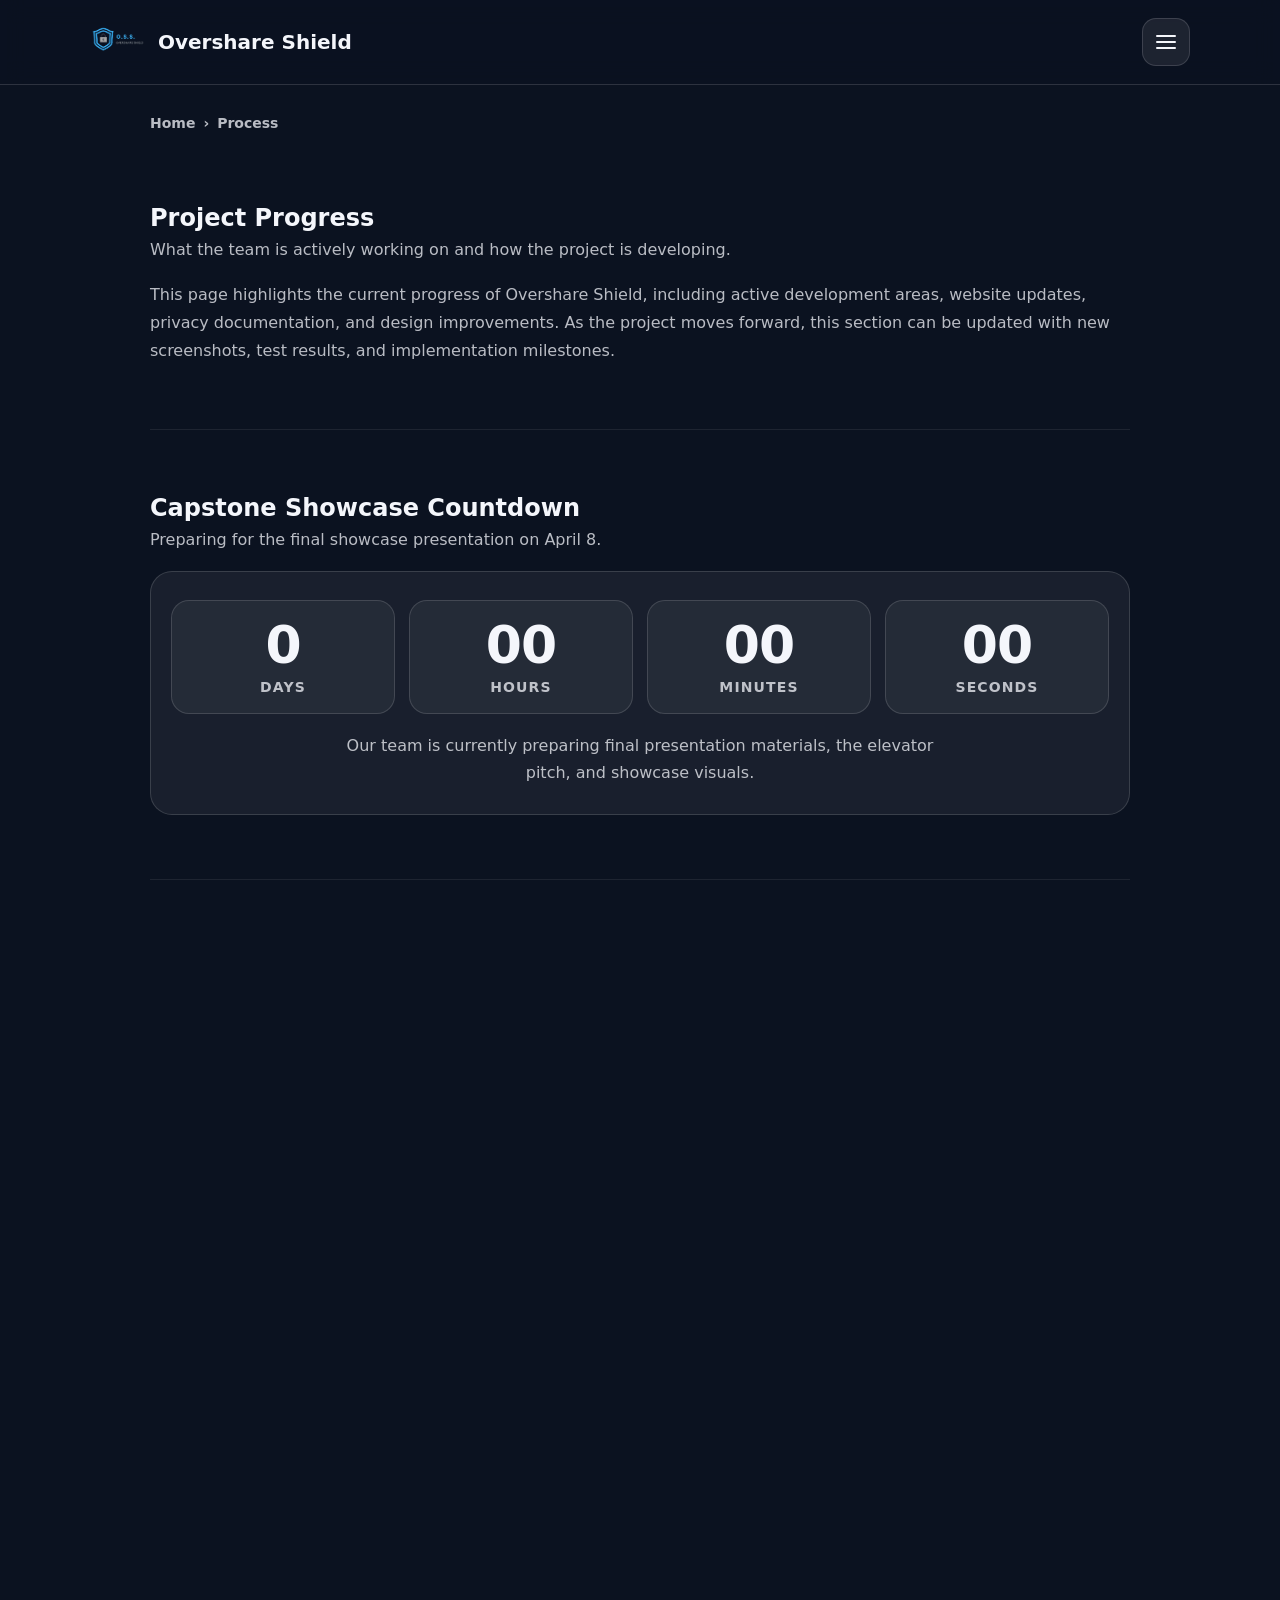
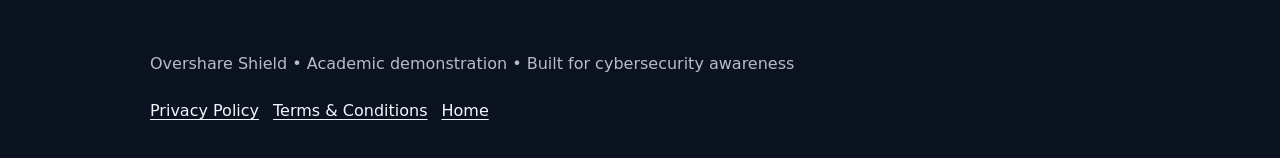
==== commit 6eacd420: "Updated UI, navigation, process page, and polished up styling." ====
--- a/docs/process.html
+++ b/docs/process.html
@@ -15,29 +15,33 @@
         <img src="assets/images/OSS-Logo.png" alt="Overshare Shield logo" class="nav-logo">
         <span>Overshare Shield</span>
       </a>
-  
+
       <button class="menu-btn" type="button" aria-label="Open menu" onclick="toggleMenu()">
         <span></span>
       </button>
-  
+
       <div id="navLinks" class="nav-links-dropdown">
         <div class="nav-dropdown">
           <button class="dropdown-toggle" type="button" onclick="toggleHomeDropdown()">
             Home <span class="caret">▾</span>
           </button>
-  
+
           <div id="homeDropdown" class="dropdown-menu">
             <a href="index.html#top">Overview</a>
             <a href="index.html#vision">Vision</a>
             <a href="index.html#problem">Problem</a>
             <a href="index.html#method">Methodology</a>
+            <a href="index.html#diagram">System Diagram</a>
+            <a href="index.html#tech-stack">Tech Stack</a>
             <a href="index.html#standards">Industry Standards</a>
             <a href="index.html#privacy">Privacy by Design</a>
-          </div>
-        </div>
-  
+            <a href="index.html#impact">Why It Matters</a>
+            <a href="index.html#contact">Contact</a>
+          </div>
+        </div>
+
         <a href="process.html">Process</a>
-  
+
         <a class="btn small" href="mailto:clittell@my.gcu.edu,taylor.durocher@gmail.com,bbarajas117@icloud.com?subject=Overshare%20Shield%20Project%20Inquiry&body=Hi%20Team%2C%0A%0AI%20visited%20the%20Overshare%20Shield%20project%20site%20and%20had%20a%20question.%0A%0AName%3A%0AQuestion%3A%0A%0AThanks%2C">
           Contact the Team
         </a>
@@ -53,7 +57,7 @@
         <span>Process</span>
       </div>
     </div>
-    <!-- Intro -->
+
     <section class="section fade">
       <div class="section-head">
         <h2>Project Progress</h2>
@@ -72,37 +76,36 @@
         <h2>Capstone Showcase Countdown</h2>
         <p class="muted">Preparing for the final showcase presentation on April 8.</p>
       </div>
-    
+
       <div class="countdown-box">
         <div class="countdown-grid">
           <div class="countdown-unit">
             <div class="countdown-number" id="countdownDays">0</div>
             <div class="countdown-unit-label">Days</div>
           </div>
-    
+
           <div class="countdown-unit">
             <div class="countdown-number" id="countdownHours">0</div>
             <div class="countdown-unit-label">Hours</div>
           </div>
-    
+
           <div class="countdown-unit">
             <div class="countdown-number" id="countdownMinutes">0</div>
             <div class="countdown-unit-label">Minutes</div>
           </div>
-    
+
           <div class="countdown-unit">
             <div class="countdown-number" id="countdownSeconds">0</div>
             <div class="countdown-unit-label">Seconds</div>
           </div>
         </div>
-    
+
         <p class="muted countdown-note">
           Our team is currently preparing final presentation materials, the elevator pitch, and showcase visuals.
         </p>
       </div>
     </section>
 
-    <!-- Current status overview -->
     <section class="section fade">
       <div class="section-head">
         <h2>Current Development Status</h2>
@@ -136,7 +139,6 @@
       </div>
     </section>
 
-    <!-- Work in progress gallery -->
     <section class="section fade">
       <div class="section-head">
         <h2>Work In Progress</h2>
@@ -272,7 +274,6 @@
       </div>
     </section>
 
-    <!-- Next up -->
     <section class="section fade">
       <div class="section-head">
         <h2>What Comes Next</h2>
--- a/docs/styles.css
+++ b/docs/styles.css
@@ -9,7 +9,11 @@
 }
 
 *{box-sizing:border-box}
-html{scroll-behavior:smooth}
+
+html{
+  scroll-behavior:smooth;
+}
+
 html,body{
   margin:0;
   padding:0;
@@ -17,194 +21,189 @@
   color:var(--text);
   background:var(--bg);
 }
-a{color:inherit;text-decoration:none}
-.container{width:min(980px,92%);margin:0 auto}
-.muted{color:var(--muted)}
-.link{color:var(--text); text-decoration: underline; text-underline-offset: 3px}
+
+a{
+  color:inherit;
+  text-decoration:none;
+}
+
+.container{
+  width:min(980px,92%);
+  margin:0 auto;
+}
+
+.muted{
+  color:var(--muted);
+}
+
+.link{
+  color:var(--text);
+  text-decoration:underline;
+  text-underline-offset:3px;
+}
+
+/* Header / Nav */
 
 .header{
-  position: sticky;
-  top: 0;
-  z-index: 1000;
-  backdrop-filter: blur(12px);
-  background: rgba(11,18,32,0.88);
-  border-bottom: 1px solid var(--border);
+  position:sticky;
+  top:0;
+  z-index:1000;
+  backdrop-filter:blur(12px);
+  background:rgba(11,18,32,0.88);
+  border-bottom:1px solid var(--border);
 }
 
 .nav{
-  width: min(1100px, 92%);
-  margin: 0 auto;
-  display: flex;
-  align-items: center;
-  justify-content: space-between;
-  gap: 18px;
-  padding: 14px 0;
-  position: relative;
+  width:min(1100px,92%);
+  margin:0 auto;
+  display:flex;
+  align-items:center;
+  justify-content:space-between;
+  gap:18px;
+  padding:14px 0;
+  position:relative;
 }
 
 .brand{
-  display: flex;
-  align-items: center;
-  gap: 12px;
-  font-weight: 800;
-  font-size: 20px;
-  line-height: 1;
-  flex-shrink: 0;
+  display:flex;
+  align-items:center;
+  gap:12px;
+  font-weight:800;
+  font-size:20px;
+  line-height:1;
+  flex-shrink:0;
 }
 
 .nav-logo{
-  height: 56px;
-  width: auto;
-  display: block;
-  flex-shrink: 0;
+  height:56px;
+  width:auto;
+  display:block;
+  flex-shrink:0;
 }
 
 .menu-btn{
-  display: inline-flex;
-  align-items: center;
-  justify-content: center;
-  width: 48px;
-  height: 48px;
-  border-radius: 14px;
-  border: 1px solid var(--border);
-  background: rgba(255,255,255,0.08);
-  color: var(--text);
-  cursor: pointer;
-  padding: 0;
-  transition: background 180ms ease, transform 180ms ease;
+  display:inline-flex;
+  align-items:center;
+  justify-content:center;
+  width:48px;
+  height:48px;
+  border-radius:14px;
+  border:1px solid var(--border);
+  background:rgba(255,255,255,0.08);
+  color:var(--text);
+  cursor:pointer;
+  padding:0;
+  transition:background 180ms ease, transform 180ms ease;
 }
 
 .menu-btn:hover{
-  background: rgba(255,255,255,0.14);
+  background:rgba(255,255,255,0.14);
 }
 
 .menu-btn span{
-  display: block;
-  width: 20px;
-  height: 2px;
-  background: var(--text);
-  border-radius: 999px;
-  position: relative;
+  display:block;
+  width:20px;
+  height:2px;
+  background:var(--text);
+  border-radius:999px;
+  position:relative;
 }
 
 .menu-btn span::before,
 .menu-btn span::after{
-  content: "";
-  position: absolute;
-  left: 0;
-  width: 20px;
-  height: 2px;
-  background: var(--text);
-  border-radius: 999px;
+  content:"";
+  position:absolute;
+  left:0;
+  width:20px;
+  height:2px;
+  background:var(--text);
+  border-radius:999px;
 }
 
 .menu-btn span::before{
-  top: -6px;
+  top:-6px;
 }
 
 .menu-btn span::after{
-  top: 6px;
+  top:6px;
 }
 
 .nav-links-dropdown{
-  display: none;
-  position: absolute;
-  top: calc(100% + 10px);
-  right: 0;
-  width: min(340px, 92vw);
-  padding: 12px;
-  border: 1px solid var(--border);
-  border-radius: 18px;
-  background: rgba(18,26,45,0.96);
-  box-shadow: 0 18px 40px rgba(0,0,0,0.28);
-  flex-direction: column;
-  gap: 8px;
+  display:none;
+  position:absolute;
+  top:calc(100% + 10px);
+  right:0;
+  width:min(340px,92vw);
+  padding:12px;
+  border:1px solid var(--border);
+  border-radius:18px;
+  background:rgba(18,26,45,0.96);
+  box-shadow:0 18px 40px rgba(0,0,0,0.28);
+  flex-direction:column;
+  gap:8px;
 }
 
 .nav-links-dropdown.show{
-  display: flex;
+  display:flex;
 }
 
 .nav-links-dropdown > a,
 .dropdown-toggle{
-  display: block;
-  width: 100%;
-  padding: 12px 14px;
-  border-radius: 12px;
-  background: rgba(255,255,255,0.04);
-  font-size: 15px;
-  line-height: 1.2;
-  opacity: .96;
-  color: var(--text);
-  border: none;
-  text-align: left;
-  cursor: pointer;
+  display:block;
+  width:100%;
+  padding:12px 14px;
+  border-radius:12px;
+  background:rgba(255,255,255,0.04);
+  font-size:15px;
+  line-height:1.2;
+  opacity:.96;
+  color:var(--text);
+  border:none;
+  text-align:left;
+  cursor:pointer;
 }
 
 .nav-links-dropdown > a:hover,
 .dropdown-toggle:hover{
-  background: rgba(255,255,255,0.08);
-  text-decoration: none;
+  background:rgba(255,255,255,0.08);
+  text-decoration:none;
 }
 
 .nav-dropdown{
-  display: flex;
-  flex-direction: column;
-  gap: 8px;
+  display:flex;
+  flex-direction:column;
+  gap:8px;
 }
 
 .dropdown-menu{
-  display: none;
-  flex-direction: column;
-  gap: 6px;
-  padding-left: 10px;
+  display:none;
+  flex-direction:column;
+  gap:6px;
+  padding-left:10px;
 }
 
 .dropdown-menu.show{
-  display: flex;
+  display:flex;
 }
 
 .dropdown-menu a{
-  display: block;
-  padding: 10px 12px;
-  border-radius: 10px;
-  background: rgba(255,255,255,0.03);
-  font-size: 14px;
+  display:block;
+  padding:10px 12px;
+  border-radius:10px;
+  background:rgba(255,255,255,0.03);
+  font-size:14px;
 }
 
 .dropdown-menu a:hover{
-  background: rgba(255,255,255,0.07);
+  background:rgba(255,255,255,0.07);
 }
 
 .caret{
-  float: right;
-  opacity: 0.7;
-}
-/* Better proportions on small screens */
-@media (max-width: 480px){
-  .nav{
-    width: 94%;
-    padding: 12px 0;
-  }
-
-  .brand{
-    font-size: 17px;
-    gap: 10px;
-  }
-
-  .nav-logo{
-    height: 42px;
-  }
-
-  .menu-btn{
-    width: 44px;
-    height: 44px;
-  }
-
-  .nav-links-dropdown{
-    width: min(300px, 94vw);
-  }
-}
+  float:right;
+  opacity:0.7;
+}
+
+/* Hero */
 
 .hero{
   padding:38px 0 64px;
@@ -215,22 +214,23 @@
   border-bottom:1px solid var(--border);
 }
 
-.hero-grid{
-  display:grid;
-  grid-template-columns: 1.15fr 0.85fr;
-  gap:22px;
-  align-items:start;
-}
-
 .hero-single{
-  max-width: 860px;
-  padding-top: 8px;
+  max-width:860px;
+  padding-top:8px;
 }
 
 .hero-single .subtext.large{
-  max-width: 760px;
-  font-size: 17px;
-  line-height: 1.8;
+  max-width:760px;
+  font-size:17px;
+  line-height:1.8;
+}
+
+.hero-logo{
+  width:280px;
+  max-width:75%;
+  margin:24px auto 16px;
+  display:block;
+  filter:drop-shadow(0 8px 22px rgba(0,0,0,0.22));
 }
 
 .tag{
@@ -244,9 +244,23 @@
   font-size:13px;
 }
 
-h1{margin:0 0 12px;font-size:clamp(30px,4vw,46px); letter-spacing:-0.3px}
-h2{margin:0 0 10px;font-size:24px}
-h3{margin:0 0 8px;font-size:16px}
+/* Typography */
+
+h1{
+  margin:0 0 12px;
+  font-size:clamp(30px,4vw,46px);
+  letter-spacing:-0.3px;
+}
+
+h2{
+  margin:0 0 10px;
+  font-size:24px;
+}
+
+h3{
+  margin:0 0 8px;
+  font-size:16px;
+}
 
 .subtext{
   margin:0;
@@ -254,6 +268,8 @@
   max-width:75ch;
   line-height:1.65;
 }
+
+/* Buttons */
 
 .cta-row{
   margin-top:18px;
@@ -271,19 +287,26 @@
   cursor:pointer;
 }
 
-.btn:hover{background:rgba(255,255,255,0.14)}
-.btn.ghost{background:transparent}
+.btn:hover{
+  background:rgba(255,255,255,0.14);
+}
+
+.btn.ghost{
+  background:transparent;
+}
+
 .btn.small{
   padding:8px 12px;
   border-radius:10px;
   text-decoration:none !important;
 }
-.btn.full{width:100%}
+
+/* Intro cards */
 
 .mini-points{
   margin-top:18px;
   display:grid;
-  grid-template-columns: repeat(3, minmax(0,1fr));
+  grid-template-columns:repeat(3, minmax(0,1fr));
   gap:12px;
 }
 
@@ -294,50 +317,30 @@
   background:rgba(255,255,255,0.06);
 }
 
-.mini-title{font-weight:700;margin-bottom:4px}
-.mini-text{color:var(--muted);font-size:13px}
-
-.panel{
-  border:1px solid var(--border);
-  background:rgba(255,255,255,0.07);
-  border-radius:20px;
-  padding:18px;
-}
-
-.panel-title{margin:0 0 6px}
-.panel-sub{margin:0 0 12px;color:var(--muted);font-size:14px;line-height:1.6}
-
-.label{display:block;margin:10px 0 6px;color:var(--muted);font-size:13px}
-
-.textarea{
-  width:100%;
-  border-radius:14px;
-  border:1px solid var(--border);
-  background:rgba(0,0,0,0.25);
-  color:var(--text);
-  padding:12px;
-  resize:vertical;
-  outline:none;
-}
-
-.result{
-  margin-top:12px;
-  padding:12px;
-  border-radius:14px;
-  border:1px solid var(--border);
-  background:rgba(0,0,0,0.22);
-}
-
-.result-title{font-weight:800;margin-bottom:6px}
-.result-text{color:var(--muted)}
-.footnote{margin-top:10px;color:rgba(244,246,251,0.65);font-size:12px;line-height:1.5}
+.mini-title{
+  font-weight:700;
+  margin-bottom:4px;
+}
+
+.mini-text{
+  color:var(--muted);
+  font-size:13px;
+}
+
+/* Sections */
 
 .section{
-  padding:56px 0;
+  padding:64px 0;
   border-bottom:1px solid rgba(255,255,255,0.08);
 }
 
-.section-head{margin-bottom:16px}
+.section-head{
+  margin-bottom:22px;
+}
+
+.section-head h2{
+  margin-bottom:8px;
+}
 
 .section-head p{
   margin:0;
@@ -357,7 +360,11 @@
   line-height:1.7;
 }
 
-.steps li{margin:10px 0}
+.steps li{
+  margin:10px 0;
+}
+
+/* Table */
 
 .table-wrap{
   overflow:auto;
@@ -373,7 +380,8 @@
   background:rgba(255,255,255,0.04);
 }
 
-.table th,.table td{
+.table th,
+.table td{
   padding:14px;
   border-bottom:1px solid var(--border);
   vertical-align:top;
@@ -384,11 +392,15 @@
   background:rgba(255,255,255,0.06);
 }
 
-.table tr:last-child td{border-bottom:none}
+.table tr:last-child td{
+  border-bottom:none;
+}
+
+/* Cards */
 
 .grid{
   display:grid;
-  grid-template-columns: repeat(auto-fit, minmax(220px, 1fr));
+  grid-template-columns:repeat(auto-fit, minmax(220px, 1fr));
   gap:14px;
   margin-top:14px;
 }
@@ -406,6 +418,42 @@
   line-height:1.65;
 }
 
+.card,
+.progress-card,
+.diagram-card{
+  transition:transform 220ms ease, box-shadow 220ms ease, border-color 220ms ease;
+}
+
+.card:hover,
+.progress-card:hover,
+.diagram-card:hover{
+  transform:translateY(-4px);
+  box-shadow:0 14px 30px rgba(0,0,0,0.18);
+  border-color:rgba(255,255,255,0.22);
+}
+
+/* Diagram */
+
+.diagram-card{
+  border:1px solid var(--border);
+  border-radius:22px;
+  padding:18px;
+  background:rgba(255,255,255,0.06);
+  margin-top:14px;
+}
+
+.diagram-image{
+  width:100%;
+  max-width:700px;
+  margin:0 auto;
+  max-height:520px;
+  object-fit:contain;
+  display:block;
+  border-radius:14px;
+}
+
+/* Details */
+
 .details{
   margin-top:14px;
   border:1px solid var(--border);
@@ -426,14 +474,16 @@
 }
 
 .details-body ul{
-  margin: 10px 0 10px 20px;
-  color: var(--muted);
-  line-height: 1.7;
+  margin:10px 0 10px 20px;
+  color:var(--muted);
+  line-height:1.7;
 }
 
 .details-body li{
-  margin: 6px 0;
-}
+  margin:6px 0;
+}
+
+/* Contact */
 
 .contact-box{
   margin-top:10px;
@@ -445,6 +495,8 @@
   line-height:1.75;
   font-size:16px;
 }
+
+/* Footer */
 
 .footer{
   padding:26px 0 38px;
@@ -464,242 +516,243 @@
   align-items:center;
 }
 
-/* Fade-in on scroll */
+/* Fade */
+
 .fade{
   opacity:0;
-  transform: translateY(18px);
-  transition: opacity 650ms ease, transform 650ms ease;
-  will-change: opacity, transform;
+  transform:translateY(18px);
+  transition:opacity 650ms ease, transform 650ms ease;
+  will-change:opacity, transform;
 }
 
 .fade.show{
   opacity:1;
-  transform: translateY(0);
-}
-
-/* Process / progress page */
+  transform:translateY(0);
+}
+
+/* Process page */
+
 .progress-overview .card{
-  position: relative;
-  padding-bottom: 48px;
+  position:relative;
+  padding-bottom:48px;
 }
 
 .status{
-  display: inline-block;
-  margin-top: 10px;
-  padding: 6px 10px;
-  border-radius: 999px;
-  font-size: 12px;
-  font-weight: 700;
-  letter-spacing: 0.2px;
+  display:inline-block;
+  margin-top:10px;
+  padding:6px 10px;
+  border-radius:999px;
+  font-size:12px;
+  font-weight:700;
+  letter-spacing:0.2px;
 }
 
 .status.complete{
-  background: rgba(85, 181, 110, 0.18);
-  border: 1px solid rgba(85, 181, 110, 0.35);
-  color: #baf0c8;
+  background:rgba(85, 181, 110, 0.18);
+  border:1px solid rgba(85, 181, 110, 0.35);
+  color:#baf0c8;
 }
 
 .status.in-progress{
-  background: rgba(93,161,255,0.18);
-  border: 1px solid rgba(93,161,255,0.35);
-  color: #c8ddff;
+  background:rgba(93,161,255,0.18);
+  border:1px solid rgba(93,161,255,0.35);
+  color:#c8ddff;
 }
 
 .status.upcoming{
-  background: rgba(255, 196, 87, 0.18);
-  border: 1px solid rgba(255, 196, 87, 0.35);
-  color: #ffe5aa;
+  background:rgba(255, 196, 87, 0.18);
+  border:1px solid rgba(255, 196, 87, 0.35);
+  color:#ffe5aa;
 }
 
 .progress-grid{
-  display: grid;
-  grid-template-columns: repeat(auto-fit, minmax(300px, 1fr));
-  gap: 20px;
-  margin-top: 16px;
+  display:grid;
+  grid-template-columns:repeat(auto-fit, minmax(300px, 1fr));
+  gap:20px;
+  margin-top:16px;
 }
 
 .progress-card{
-  display: flex;
-  flex-direction: column;
-  border: 1px solid var(--border);
-  border-radius: 20px;
-  background: rgba(255,255,255,0.06);
-  overflow: hidden;
-  height: 100%;
+  display:flex;
+  flex-direction:column;
+  border:1px solid var(--border);
+  border-radius:20px;
+  background:rgba(255,255,255,0.06);
+  overflow:hidden;
+  height:100%;
 }
 
 .progress-image-wrap{
-  width: 100%;
-  height: 180px;
-  overflow: hidden;
-  background: rgba(0,0,0,0.18);
-  border-bottom: 1px solid var(--border);
+  width:100%;
+  height:180px;
+  overflow:hidden;
+  background:rgba(0,0,0,0.18);
+  border-bottom:1px solid var(--border);
 }
 
 .progress-image{
-  width: 100%;
-  height: 100%;
-  object-fit: cover;
-  display: block;
+  width:100%;
+  height:100%;
+  object-fit:cover;
+  display:block;
 }
 
 .progress-content{
-  padding: 16px;
+  padding:16px;
 }
 
 .progress-top{
-  display: flex;
-  justify-content: space-between;
-  align-items: flex-start;
-  gap: 10px;
-  margin-bottom: 8px;
+  display:flex;
+  justify-content:space-between;
+  align-items:flex-start;
+  gap:10px;
+  margin-bottom:8px;
 }
 
 .progress-top h3{
-  margin: 0;
+  margin:0;
 }
 
 .progress-content p{
-  margin: 0;
-  color: var(--muted);
-  line-height: 1.7;
-}
-
-@media (max-width: 900px){
-  .hero-grid{grid-template-columns:1fr}
-  .mini-points{grid-template-columns:1fr}
-}
-
-@media (max-width: 760px){
-  .menu-btn{display:inline-block}
-  .nav-links{
-    display:none;
-    width:100%;
-    padding:12px 0;
-    flex-direction:column;
-    align-items:flex-start;
-  }
-  .nav-links a{margin:6px 0}
-}
-/* Navbar logo */
-.nav-logo {
-  height: 56px;
-  width: auto;
-  display: block;
-  flex-shrink: 0;
-}
-
-.hero-logo{
-  width: 280px;
-  max-width: 75%;
-  margin: 24px auto 16px;
-  display: block;
-  filter: drop-shadow(0 8px 22px rgba(0,0,0,0.22));
-}
-/* Live countdown */
+  margin:0;
+  color:var(--muted);
+  line-height:1.7;
+}
+
+/* Countdown */
+
 .countdown-box{
-  margin-top: 16px;
-  border: 1px solid var(--border);
-  border-radius: 22px;
-  padding: 28px 20px;
-  background: rgba(255,255,255,0.06);
-  text-align: center;
-  backdrop-filter: blur(6px);
+  margin-top:16px;
+  border:1px solid var(--border);
+  border-radius:22px;
+  padding:28px 20px;
+  background:rgba(255,255,255,0.06);
+  text-align:center;
+  backdrop-filter:blur(6px);
 }
 
 .countdown-grid{
-  display: grid;
-  grid-template-columns: repeat(4, minmax(0, 1fr));
-  gap: 14px;
-  margin-bottom: 18px;
+  display:grid;
+  grid-template-columns:repeat(4, minmax(0, 1fr));
+  gap:14px;
+  margin-bottom:18px;
 }
 
 .countdown-unit{
-  border: 1px solid var(--border);
-  border-radius: 18px;
-  padding: 18px 12px;
-  background: rgba(255,255,255,0.05);
+  border:1px solid var(--border);
+  border-radius:18px;
+  padding:18px 12px;
+  background:rgba(255,255,255,0.05);
 }
 
 .countdown-number{
-  font-size: 52px;
-  font-weight: 800;
-  line-height: 1;
-  letter-spacing: -1px;
-  margin-bottom: 8px;
+  font-size:52px;
+  font-weight:800;
+  line-height:1;
+  letter-spacing:-1px;
+  margin-bottom:8px;
+  animation:popIn 0.5s ease;
 }
 
 .countdown-unit-label{
-  font-size: 14px;
-  font-weight: 700;
-  color: var(--muted);
-  text-transform: uppercase;
-  letter-spacing: 0.08em;
+  font-size:14px;
+  font-weight:700;
+  color:var(--muted);
+  text-transform:uppercase;
+  letter-spacing:0.08em;
 }
 
 .countdown-note{
-  max-width: 620px;
-  margin: 0 auto;
-  line-height: 1.7;
-}
-
-/* Optional subtle entrance */
-.countdown-number{
-  animation: popIn 0.5s ease;
+  max-width:620px;
+  margin:0 auto;
+  line-height:1.7;
 }
 
 @keyframes popIn{
   from{
-    transform: scale(0.92);
-    opacity: 0.65;
+    transform:scale(0.92);
+    opacity:0.65;
   }
   to{
-    transform: scale(1);
-    opacity: 1;
+    transform:scale(1);
+    opacity:1;
+  }
+}
+
+/* Breadcrumb */
+
+.page-back{
+  padding-top:28px;
+  padding-bottom:8px;
+}
+
+.breadcrumb{
+  display:inline-flex;
+  align-items:center;
+  gap:8px;
+  color:var(--muted);
+  font-size:14px;
+  font-weight:600;
+}
+
+.breadcrumb a{
+  color:var(--muted);
+  text-decoration:none;
+  transition:color 0.2s ease;
+}
+
+.breadcrumb a:hover{
+  color:var(--text);
+  text-decoration:underline;
+}
+
+/* Responsive */
+
+@media (max-width: 900px){
+  .mini-points{
+    grid-template-columns:1fr;
   }
 }
 
 @media (max-width: 700px){
   .countdown-grid{
-    grid-template-columns: repeat(2, minmax(0, 1fr));
+    grid-template-columns:repeat(2, minmax(0, 1fr));
   }
 
   .countdown-number{
-    font-size: 40px;
-  }
-}
-
-@media (max-width: 420px){
+    font-size:40px;
+  }
+}
+
+@media (max-width: 480px){
+  .nav{
+    width:94%;
+    padding:12px 0;
+  }
+
+  .brand{
+    font-size:17px;
+    gap:10px;
+  }
+
+  .nav-logo{
+    height:42px;
+  }
+
+  .menu-btn{
+    width:44px;
+    height:44px;
+  }
+
+  .nav-links-dropdown{
+    width:min(300px, 94vw);
+  }
+
   .countdown-number{
-    font-size: 34px;
+    font-size:34px;
   }
 
   .countdown-unit{
-    padding: 16px 10px;
-  }
-}
-/* Breadcrumb navigation */
-.page-back{
-  padding-top: 28px;
-  padding-bottom: 8px;
-}
-
-.breadcrumb{
-  display: inline-flex;
-  align-items: center;
-  gap: 8px;
-  color: var(--muted);
-  font-size: 14px;
-  font-weight: 600;
-}
-
-.breadcrumb a{
-  color: var(--muted);
-  text-decoration: none;
-  transition: color 0.2s ease;
-}
-
-.breadcrumb a:hover{
-  color: var(--text);
-  text-decoration: underline;
-}
+    padding:16px 10px;
+  }
+}
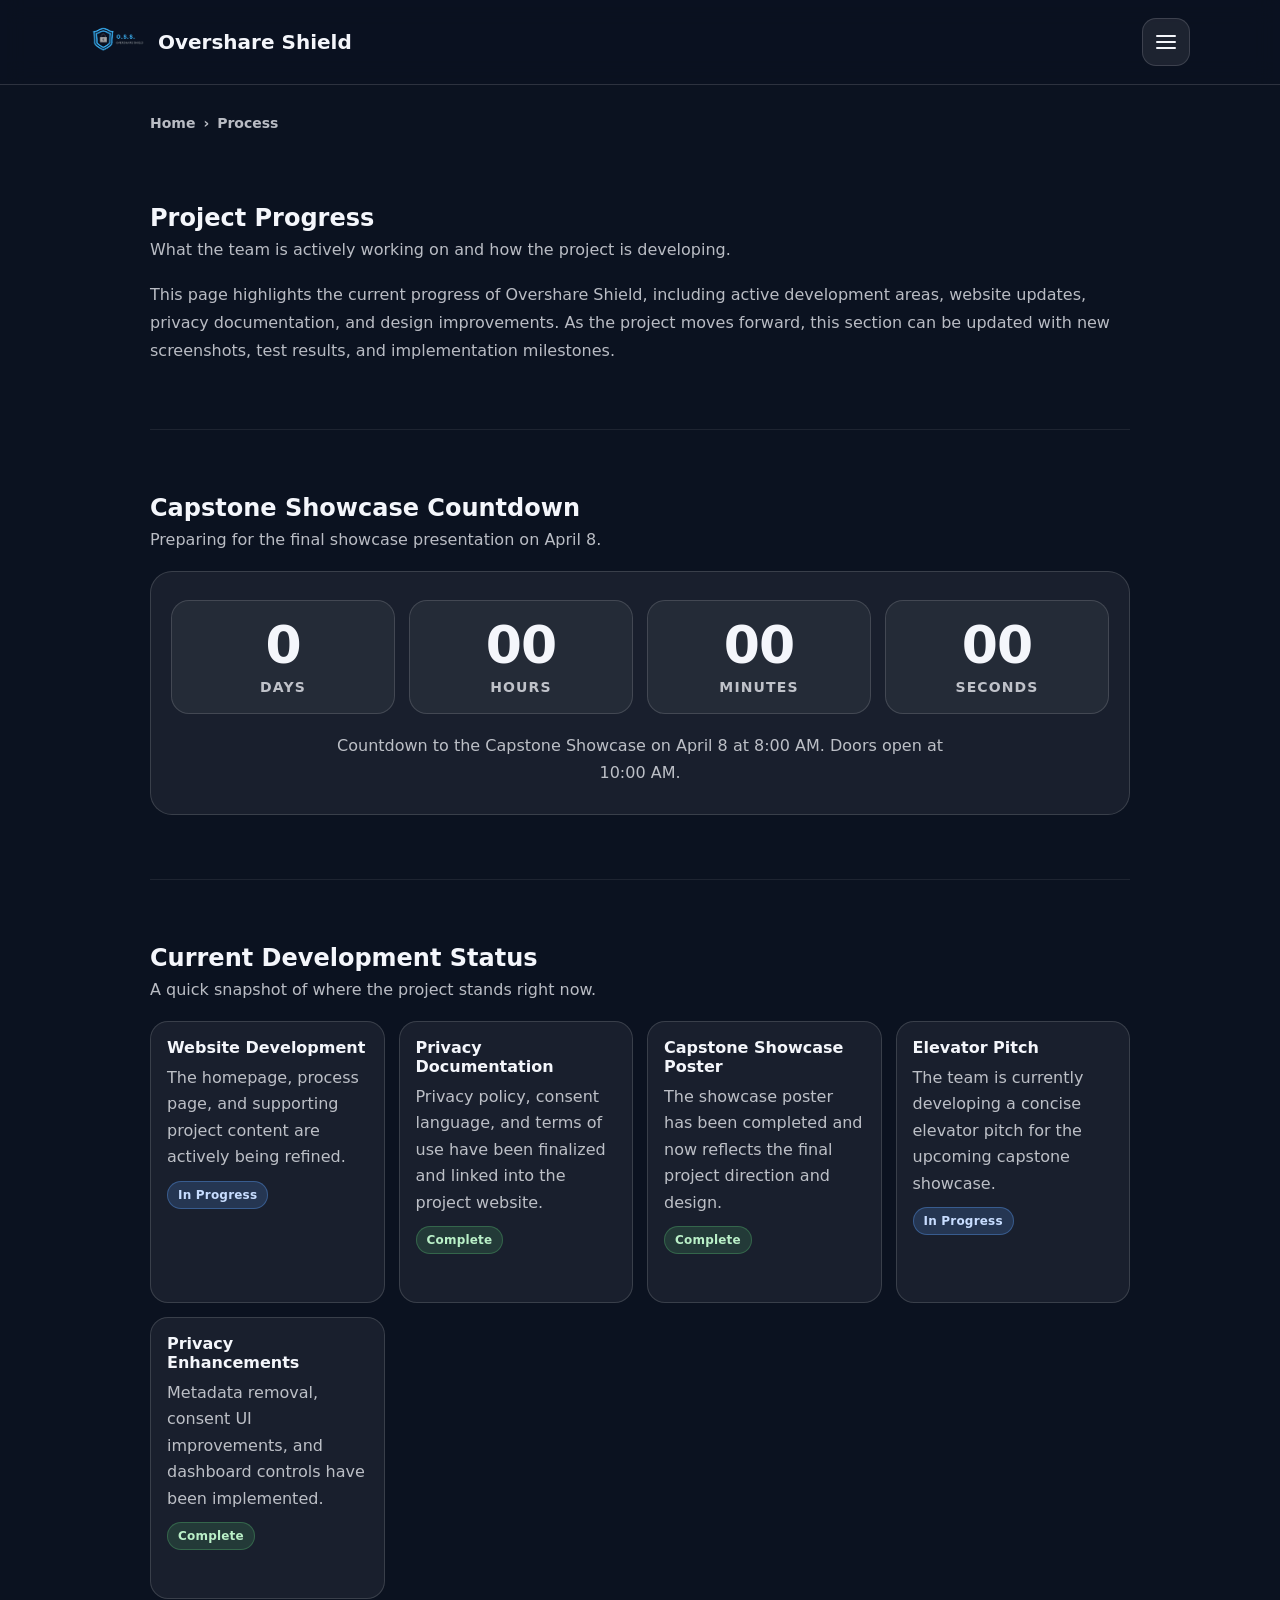
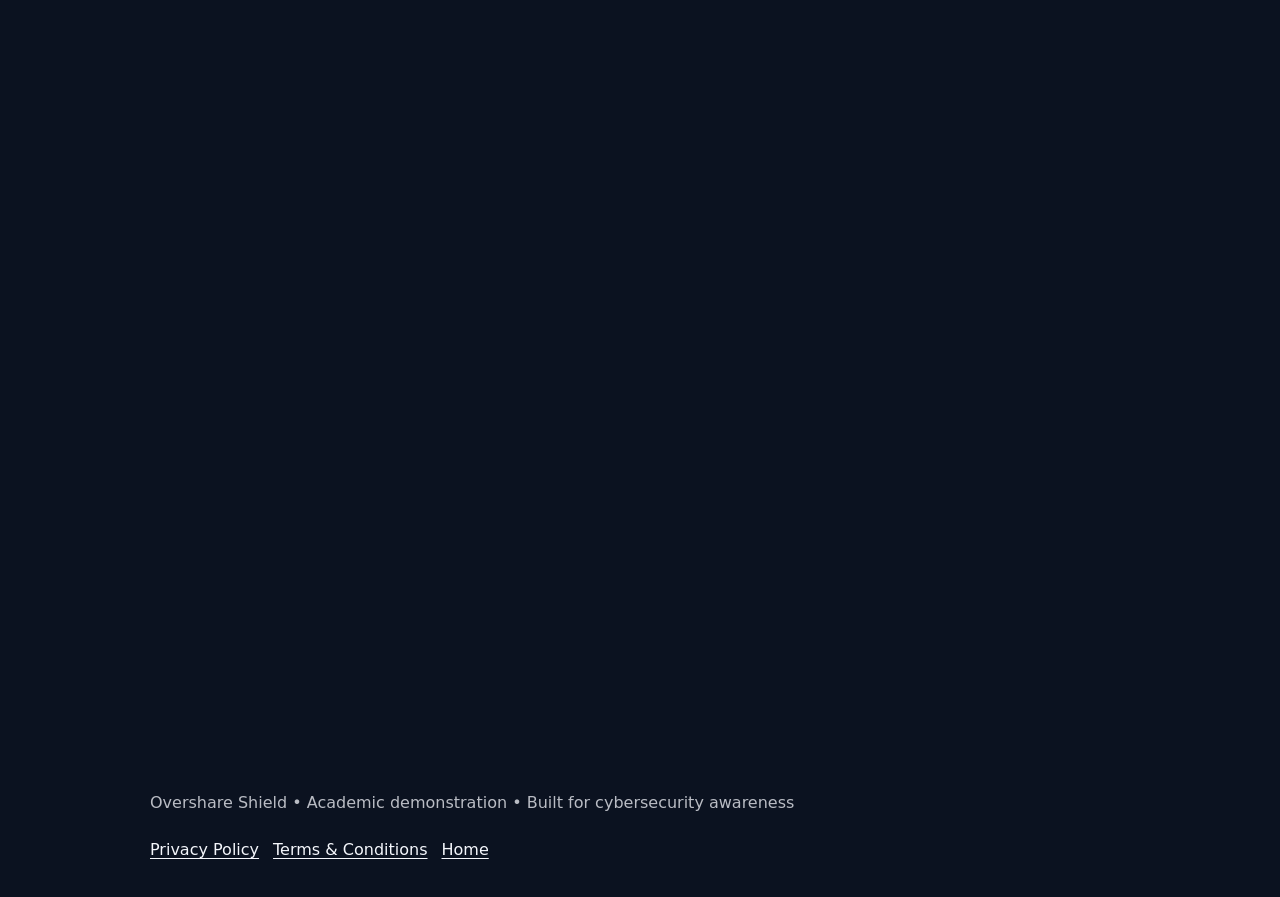
==== commit 8892b46c: "Final updates: countdown fix, process page updates, added team member email" ====
--- a/docs/process.html
+++ b/docs/process.html
@@ -42,7 +42,7 @@
 
         <a href="process.html">Process</a>
 
-        <a class="btn small" href="mailto:clittell@my.gcu.edu,taylor.durocher@gmail.com,bbarajas117@icloud.com?subject=Overshare%20Shield%20Project%20Inquiry&body=Hi%20Team%2C%0A%0AI%20visited%20the%20Overshare%20Shield%20project%20site%20and%20had%20a%20question.%0A%0AName%3A%0AQuestion%3A%0A%0AThanks%2C">
+        <a class="btn small" href="mailto:clittell@my.gcu.edu,taylor.durocher@gmail.com,bbarajas117@icloud.com,jford57@my.gcu.edu?subject=Overshare%20Shield%20Project%20Inquiry&body=Hi%20Team%2C%0A%0AI%20visited%20the%20Overshare%20Shield%20project%20site%20and%20had%20a%20question.%0A%0AName%3A%0AQuestion%3A%0A%0AThanks%2C">
           Contact the Team
         </a>
       </div>
@@ -101,7 +101,7 @@
         </div>
 
         <p class="muted countdown-note">
-          Our team is currently preparing final presentation materials, the elevator pitch, and showcase visuals.
+          Countdown to the Capstone Showcase on April 8 at 8:00 AM. Doors open at 10:00 AM.
         </p>
       </div>
     </section>
@@ -136,13 +136,18 @@
           <p>The team is currently developing a concise elevator pitch for the upcoming capstone showcase.</p>
           <span class="status in-progress">In Progress</span>
         </div>
+
+        <div class="card">
+          <h3>Privacy Enhancements</h3>
+          <p>Metadata removal, consent UI improvements, and dashboard controls have been implemented.</p>
+          <span class="status complete">Complete</span>
+        </div>
       </div>
     </section>
 
     <section class="section fade">
       <div class="section-head">
         <h2>Work In Progress</h2>
-        <p class="muted">Use these cards to show what you are building right now.</p>
       </div>
 
       <div class="progress-grid">
@@ -271,6 +276,55 @@
             </p>
           </div>
         </article>
+
+        <article class="progress-card">
+          <div class="progress-image-wrap">
+            <img src="assets/images/image-erasure.png" alt="Image metadata erasure feature" class="progress-image">
+          </div>
+          <div class="progress-content">
+            <div class="progress-top">
+              <h3>Image Metadata Erasure</h3>
+              <span class="status complete">Complete</span>
+            </div>
+            <p>
+              A metadata removal feature was implemented to strip hidden data from uploaded images,
+              reducing exposure of sensitive information such as location data and improving privacy protection.
+              Users can also download the cleaned image.
+            </p>
+          </div>
+        </article>
+
+        <article class="progress-card">
+          <div class="progress-image-wrap">
+            <img src="assets/images/revamped-conset.png" alt="Consent UI redesign" class="progress-image">
+          </div>
+          <div class="progress-content">
+            <div class="progress-top">
+              <h3>Consent UI Redesign</h3>
+              <span class="status complete">Complete</span>
+            </div>
+            <p>
+              The user consent interface was redesigned to improve clarity, usability, and transparency,
+              ensuring users clearly understand what data is being analyzed before proceeding.
+            </p>
+          </div>
+        </article>
+
+        <article class="progress-card">
+          <div class="progress-image-wrap">
+            <img src="assets/images/clear-dashboard.png" alt="Dashboard clear button feature" class="progress-image">
+          </div>
+          <div class="progress-content">
+            <div class="progress-top">
+              <h3>Dashboard Clear Function</h3>
+              <span class="status complete">Complete</span>
+            </div>
+            <p>
+              A clear button was added to the dashboard, allowing users to quickly remove submitted data
+              and results, reinforcing user control and data minimization principles.
+            </p>
+          </div>
+        </article>
       </div>
     </section>
 
@@ -281,10 +335,10 @@
       </div>
 
       <ol class="steps">
-        <li>Continue refining the website and adding updated screenshots</li>
         <li>Finalize and practice the elevator pitch for the capstone showcase</li>
         <li>Prepare final presentation delivery and speaking roles</li>
         <li>Present Overshare Shield at the Capstone Showcase on April 8</li>
+        <li>Graduate!</li>
       </ol>
     </section>
 
--- a/docs/styles.css
+++ b/docs/styles.css
@@ -755,4 +755,4 @@
   .countdown-unit{
     padding:16px 10px;
   }
-}+} 
